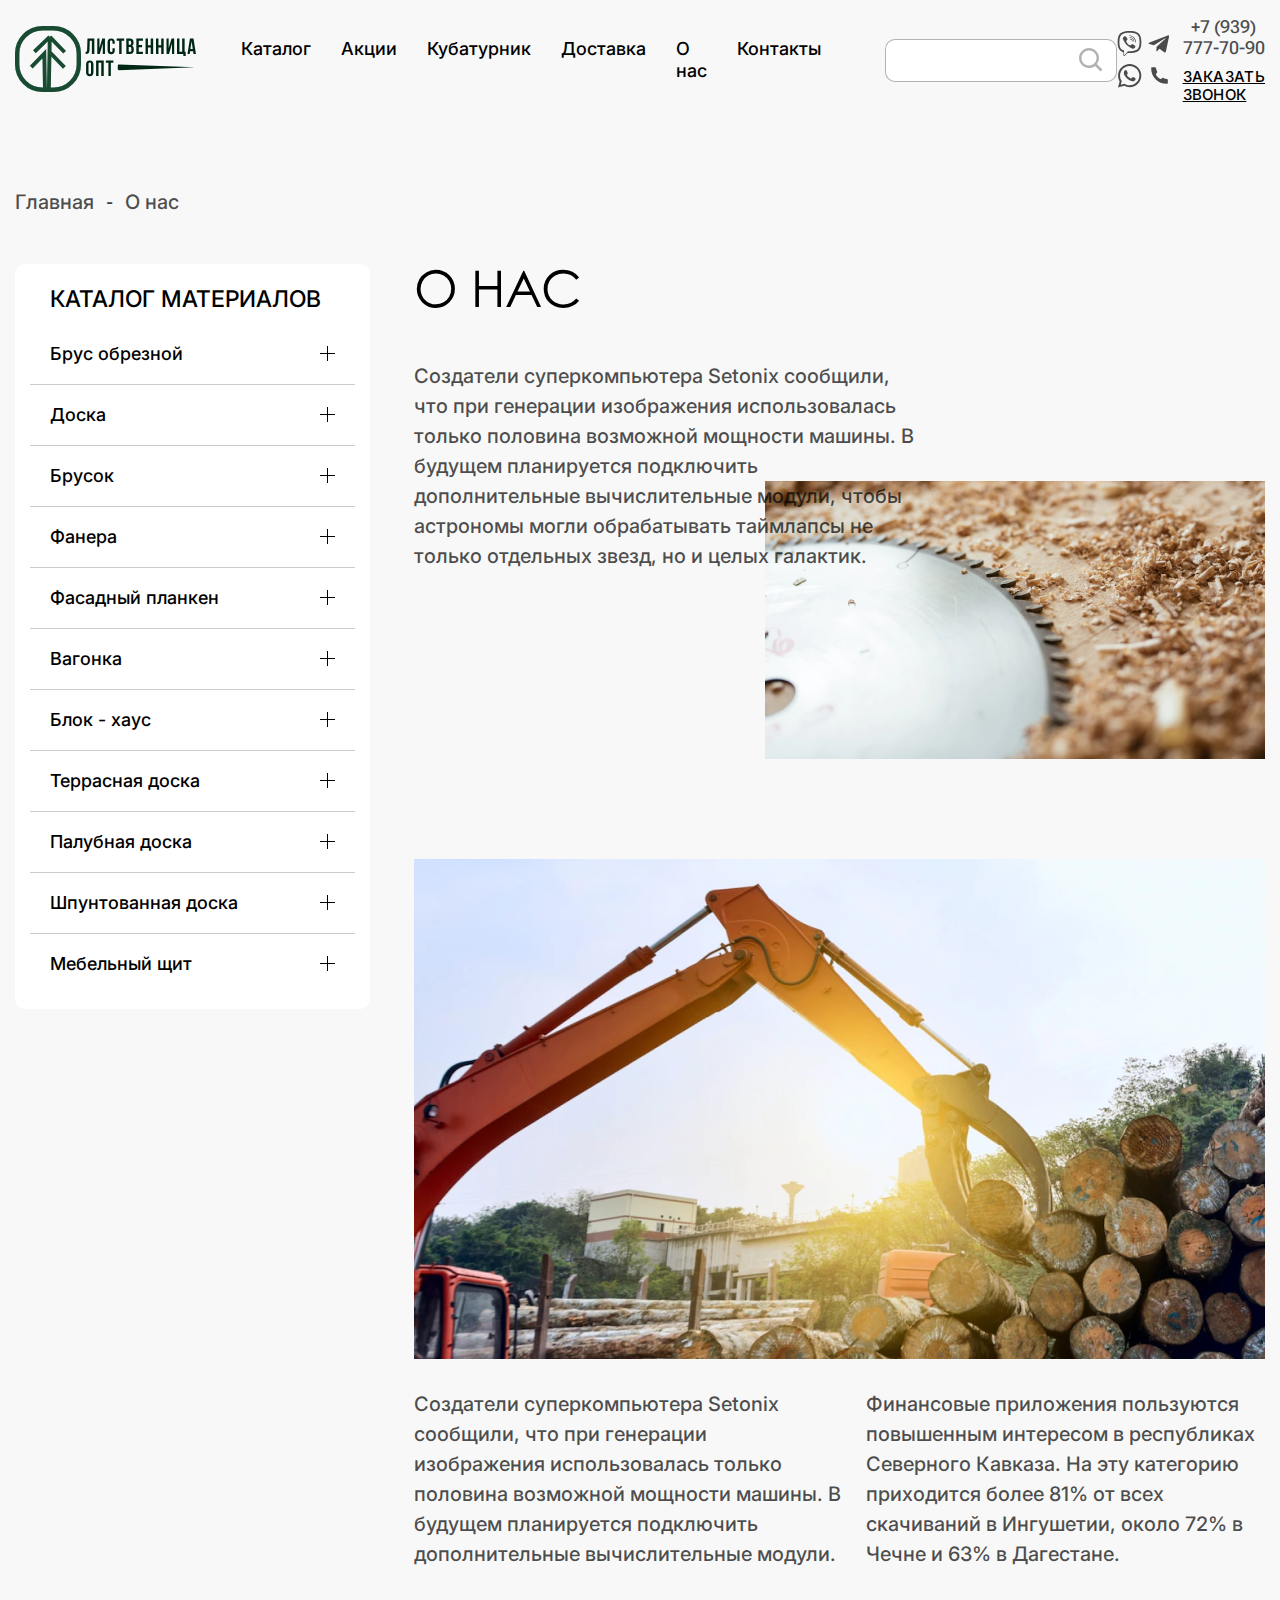
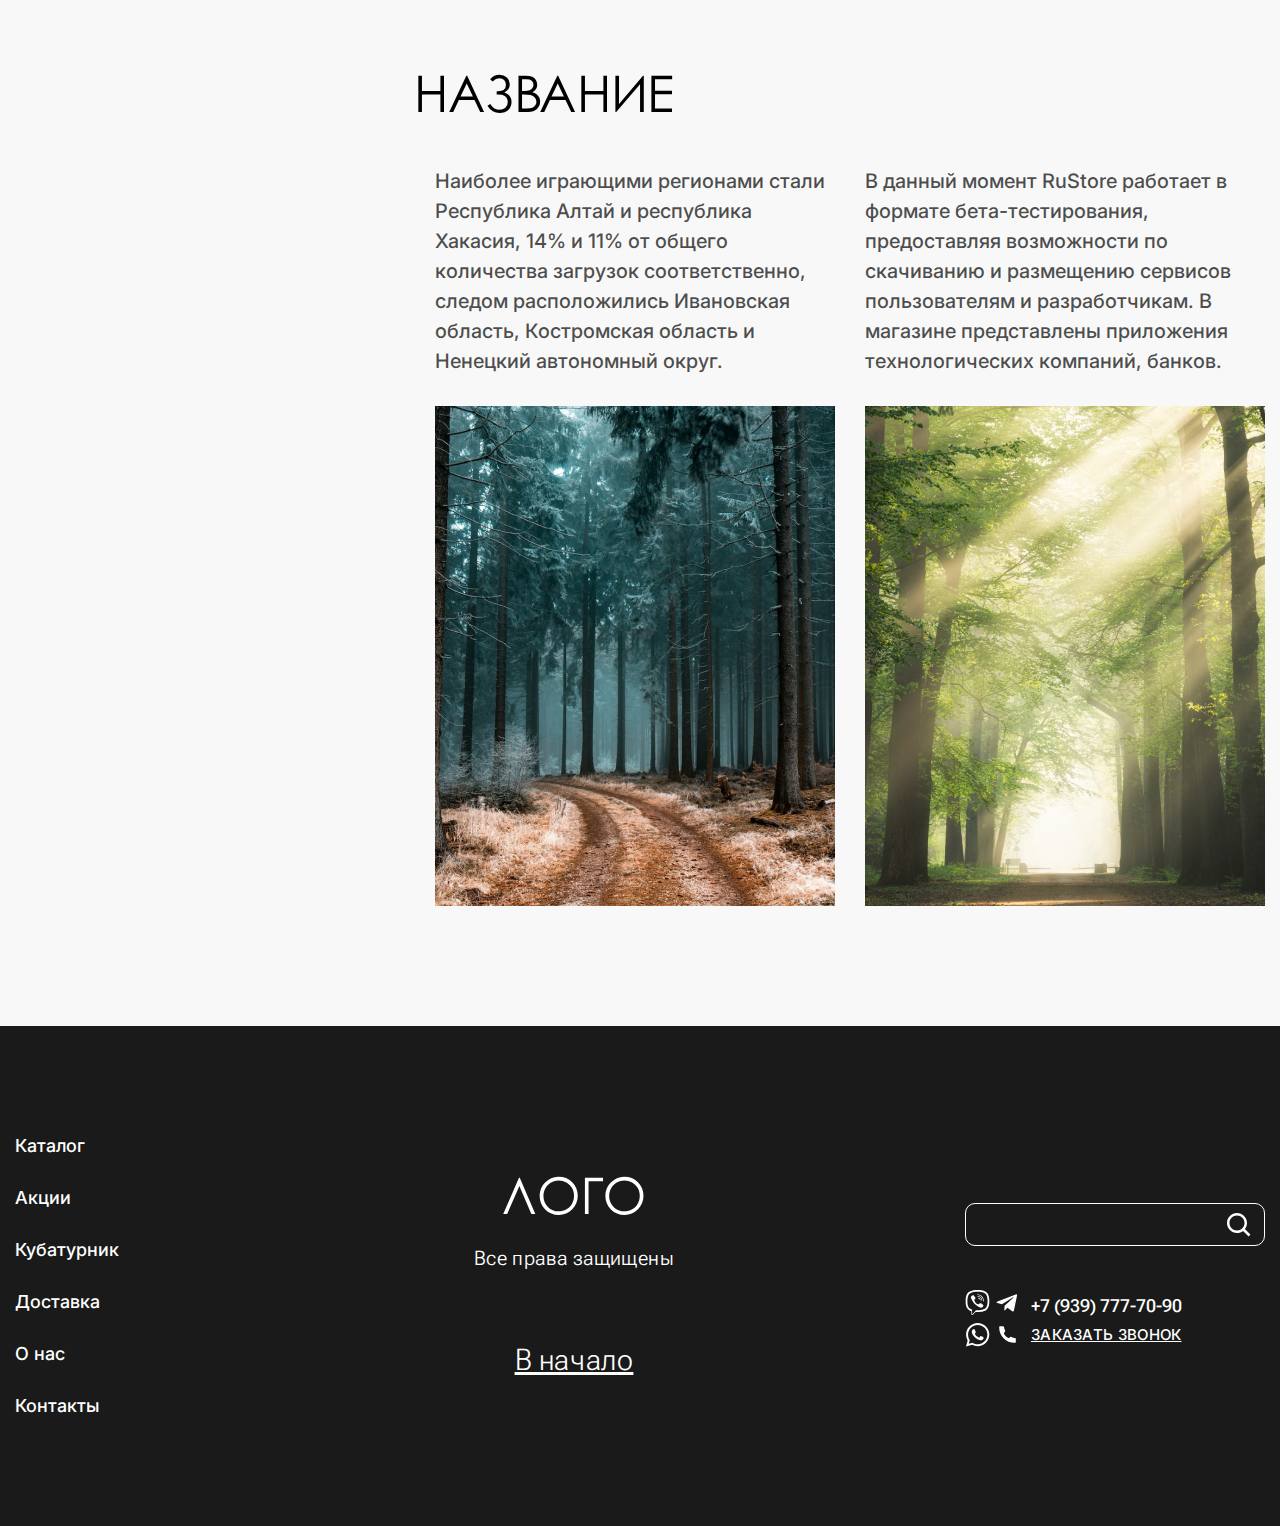
==== pages/about.html @ e20eaa26 "layout" ====
<!DOCTYPE html>
<html lang="en">
  <head>
    <meta charset="UTF-8" />
    <meta http-equiv="X-UA-Compatible" content="IE=edge" />
    <meta name="viewport" content="width=device-width, initial-scale=1.0" />
    <title>О нас</title>
    <link rel="stylesheet" href="../styles/style.css" />
  </head>
  <body>
    <header class="header catalog-header">
      <container class="header__container container">
        <a href="../index.html" class="header__logo">
          <div class="header__logo-img">
            <svg
              width="181"
              height="66"
              viewBox="0 0 181 66"
              fill="none"
              xmlns="http://www.w3.org/2000/svg"
            >
              <g clip-path="url(#clip0_1202_562)">
                <path
                  d="M33.7879 67.9207L34.5194 26.017M34.7833 10.8943L49.6421 26.281M34.7833 10.8943L34.5194 26.017M34.7833 10.8943L19.3967 25.7531M34.5194 26.017L49.3781 41.4037"
                  stroke="#205E40"
                  stroke-width="3.85"
                />
                <path
                  d="M33.7879 67.9207L34.5194 26.017M34.7833 10.8943L49.6421 26.281M34.7833 10.8943L34.5194 26.017M34.7833 10.8943L19.3967 25.7531M34.5194 26.017L49.3781 41.4037"
                  stroke="black"
                  stroke-opacity="0.2"
                  stroke-width="3.85"
                />
                <path
                  d="M30.0166 68.0263L29.313 27.7174L16.2914 41.2017"
                  stroke="#205E40"
                  stroke-width="3.85"
                />
                <path
                  d="M30.0166 68.0263L29.313 27.7174L16.2914 41.2017"
                  stroke="black"
                  stroke-opacity="0.2"
                  stroke-width="3.85"
                />
              </g>
              <rect
                x="2.2"
                y="2.2"
                width="61.6"
                height="61.6"
                rx="25.3"
                stroke="#205E40"
                stroke-width="4.4"
              />
              <rect
                x="2.2"
                y="2.2"
                width="61.6"
                height="61.6"
                rx="25.3"
                stroke="black"
                stroke-opacity="0.2"
                stroke-width="4.4"
              />
              <path
                d="M70.598 25.822C71.1847 25.822 71.566 25.734 71.742 25.558C71.962 25.3673 72.0794 24.9273 72.094 24.238L72.49 12.6H79.332V28H76.868V14.8H74.756L74.492 24.106C74.448 25.514 74.1547 26.5187 73.612 27.12C73.0694 27.7213 72.1894 28.022 70.972 28.022H70.598V25.822ZM84.7703 28H82.2843V12.6H84.4403V22.346L85.3203 18.958L87.3003 12.6H89.9623V28H87.7843V17.154L86.7943 20.938L84.7703 28ZM99.791 22.258V24.304C99.791 26.8853 98.5883 28.176 96.183 28.176C93.7777 28.176 92.575 26.8853 92.575 24.304V16.296C92.575 13.7147 93.7777 12.424 96.183 12.424C98.5883 12.424 99.791 13.7147 99.791 16.296V17.792H97.503V16.142C97.503 15.13 97.085 14.624 96.249 14.624C95.413 14.624 94.995 15.13 94.995 16.142V24.458C94.995 25.4553 95.413 25.954 96.249 25.954C97.085 25.954 97.503 25.4553 97.503 24.458V22.258H99.791ZM101.655 12.6H109.135V14.8H106.605V28H104.185V14.8H101.655V12.6ZM114.953 12.6C117.344 12.6 118.539 13.7807 118.539 16.142V16.692C118.539 18.276 118.018 19.31 116.977 19.794C118.18 20.2633 118.781 21.3633 118.781 23.094V24.348C118.781 26.7827 117.556 28 115.107 28H111.301V12.6H114.953ZM113.721 21.07V25.8H115.107C115.943 25.8 116.361 25.294 116.361 24.282V22.94C116.361 22.236 116.236 21.7447 115.987 21.466C115.752 21.202 115.356 21.07 114.799 21.07H113.721ZM113.721 14.8V18.87H114.667C115.635 18.87 116.119 18.3273 116.119 17.242V16.384C116.119 15.328 115.708 14.8 114.887 14.8H113.721ZM123.759 19.09H127.081V21.29H123.759V25.8H127.939V28H121.339V12.6H127.939V14.8H123.759V19.09ZM132.958 28H130.538V12.6H132.958V19.2H135.708V12.6H138.172V28H135.708V21.4H132.958V28ZM143.447 28H141.027V12.6H143.447V19.2H146.197V12.6H148.661V28H146.197V21.4H143.447V28ZM154.002 28H151.516V12.6H153.672V22.346L154.552 18.958L156.532 12.6H159.194V28H157.016V17.154L156.026 20.938L154.002 28ZM162.004 12.6H164.424V25.8H167.174V12.6H169.638V25.844H170.694V30.068H168.34V28H162.004V12.6ZM180.948 28H178.506L178.088 25.206H175.118L174.7 28H172.478L174.942 12.6H178.484L180.948 28ZM175.426 23.116H177.758L176.592 15.328L175.426 23.116ZM73.502 46.458C73.502 47.47 73.92 47.976 74.756 47.976C75.592 47.976 76.01 47.47 76.01 46.458V38.142C76.01 37.13 75.592 36.624 74.756 36.624C73.92 36.624 73.502 37.13 73.502 38.142V46.458ZM71.082 38.296C71.082 37.064 71.3974 36.1107 72.028 35.436C72.6587 34.7613 73.568 34.424 74.756 34.424C75.944 34.424 76.8534 34.7613 77.484 35.436C78.1147 36.1107 78.43 37.064 78.43 38.296V46.304C78.43 47.536 78.1147 48.4893 77.484 49.164C76.8534 49.8387 75.944 50.176 74.756 50.176C73.568 50.176 72.6587 49.8387 72.028 49.164C71.3974 48.4893 71.082 47.536 71.082 46.304V38.296ZM83.5227 50H81.1027V34.6H88.7367V50H86.2727V36.8H83.5227V50ZM90.8874 34.6H98.3674V36.8H95.8374V50H93.4174V36.8H90.8874V34.6Z"
                fill="#002714"
              />
              <path
                d="M179.891 41.36L103.92 44.1777C103.297 44.2008 102.779 43.7019 102.779 43.0784L102.779 39.6416C102.779 39.0181 103.297 38.5192 103.92 38.5423L179.891 41.36Z"
                fill="#002714"
              />
              <defs>
                <clipPath id="clip0_1202_562">
                  <rect width="66" height="66" rx="27.5" fill="white" />
                </clipPath>
              </defs>
            </svg>
          </div>
        </a>
        <nav class="nav header__nav">
          <a href="./catalog.html" class="nav__link">Каталог</a>
          <a href="./discounts.html" class="nav__link">Акции</a>
          <a href="#" class="nav__link">Кубатурник</a>
          <a href="./delivery.html" class="nav__link">Доставка</a>
          <a href="./about.html" class="nav__link">О нас</a>
          <a href="./contacts.html" class="nav__link">Контакты</a>
        </nav>
        <form class="header__form form">
          <fieldset class="form-field">
            <input type="text" class="form__input" />
            <span class="form__icon"
              ><svg
                width="24"
                height="24"
                viewBox="0 0 24 24"
                fill="none"
                xmlns="http://www.w3.org/2000/svg"
              >
                <path
                  d="M10 20C12.2187 19.9995 14.3735 19.2568 16.1213 17.89L21.6162 23.385L23.3838 21.6175L17.8888 16.1225C19.2563 14.3746 19.9995 12.2193 20 10C20 4.48625 15.5138 0 10 0C4.48625 0 0 4.48625 0 10C0 15.5138 4.48625 20 10 20ZM10 2.5C14.1362 2.5 17.5 5.86375 17.5 10C17.5 14.1362 14.1362 17.5 10 17.5C5.86375 17.5 2.5 14.1362 2.5 10C2.5 5.86375 5.86375 2.5 10 2.5Z"
                  fill="black"
                  fill-opacity="0.3"
                />
              </svg>
            </span>
          </fieldset>
        </form>
        <div class="header__socials socials">
          <div class="socials__row">
            <a href="#" class="socials__icon"
              ><svg
                width="25"
                height="25"
                viewBox="0 0 25 25"
                fill="none"
                xmlns="http://www.w3.org/2000/svg"
              >
                <g clip-path="url(#clip0_1202_554)">
                  <path
                    d="M11.8734 0.00412606C9.86719 0.0283448 5.55391 0.358032 3.14141 2.57131C1.34687 4.34944 0.720312 6.97835 0.646874 10.2291C0.585937 13.4682 0.512499 19.551 6.37578 21.2073V23.7299C6.37578 23.7299 6.33906 24.7393 7.00625 24.9463C7.82812 25.2065 8.29609 24.4299 9.07734 23.5955L10.5344 21.9479C14.5461 22.2815 17.6187 21.5127 17.9727 21.3987C18.7867 21.1385 23.3719 20.5526 24.1211 14.469C24.8898 8.18616 23.7469 4.22756 21.6836 2.43694H21.6711C21.0484 1.8635 18.5461 0.0400636 12.9555 0.0197511C12.9555 0.0197511 12.5406 -0.00837394 11.8734 0.00334481V0.00412606ZM11.9422 1.77053C12.5117 1.76663 12.8578 1.79084 12.8578 1.79084C17.5898 1.80334 19.8484 3.22756 20.3812 3.70725C22.1187 5.19631 23.0141 8.76506 22.3586 14.0104C21.7359 19.0963 18.0172 19.4182 17.3289 19.6377C17.0359 19.7315 14.3297 20.3987 10.9203 20.1791C10.9203 20.1791 8.38125 23.2432 7.5875 24.0323C7.46172 24.1705 7.31484 24.2112 7.22109 24.1908C7.08672 24.158 7.04609 23.9916 7.05391 23.7635L7.07812 19.5768C2.10547 18.2018 2.39844 13.0135 2.45156 10.3033C2.5125 7.59319 3.02109 5.376 4.53516 3.87444C6.57344 2.03147 10.2359 1.78303 11.9406 1.77053H11.9422ZM12.3172 4.47991C12.2763 4.4795 12.2357 4.48719 12.1977 4.50254C12.1598 4.51789 12.1252 4.5406 12.0961 4.56936C12.067 4.59812 12.0439 4.63236 12.028 4.6701C12.0122 4.70785 12.004 4.74835 12.0039 4.78928C12.0039 4.96428 12.1461 5.10256 12.3172 5.10256C13.0918 5.08783 13.8617 5.2266 14.5824 5.51087C15.3031 5.79513 15.9604 6.21927 16.5164 6.75881C17.6516 7.86116 18.2047 9.34241 18.2258 11.2791C18.2258 11.4502 18.3641 11.5924 18.5391 11.5924V11.5799C18.6215 11.5801 18.7008 11.5477 18.7594 11.4898C18.8181 11.4318 18.8515 11.353 18.8523 11.2705C18.8903 10.3589 18.7424 9.44914 18.4178 8.59644C18.0932 7.74375 17.5986 6.96597 16.9641 6.31038C15.7273 5.10178 14.1602 4.47913 12.3172 4.47913V4.47991ZM8.19922 5.19631C7.97808 5.164 7.75255 5.20839 7.56016 5.32209H7.54375C7.09708 5.58392 6.6947 5.91485 6.35156 6.30256C6.06641 6.63225 5.91172 6.96584 5.87109 7.28694C5.84687 7.47834 5.86328 7.66975 5.92031 7.85256L5.94062 7.86506C6.26172 8.80881 6.68125 9.71663 7.19375 10.5713C7.85392 11.7721 8.66637 12.8825 9.61094 13.8752L9.63906 13.9158L9.68359 13.9487L9.71172 13.9815L9.74453 14.0096C10.7408 14.9569 11.854 15.7732 13.057 16.4385C14.432 17.1869 15.2664 17.5408 15.7672 17.6877V17.6955C15.9141 17.7401 16.0477 17.7604 16.182 17.7604C16.6088 17.7291 17.0128 17.5558 17.3297 17.2682C17.7156 16.925 18.0429 16.5209 18.2984 16.0721V16.0643C18.5383 15.6127 18.457 15.1854 18.1109 14.8963C17.4178 14.2905 16.6683 13.7523 15.8727 13.2893C15.3398 13.0002 14.7984 13.1752 14.5789 13.4682L14.1109 14.058C13.8711 14.351 13.4352 14.3104 13.4352 14.3104L13.4227 14.3182C10.1719 13.4877 9.30469 10.1963 9.30469 10.1963C9.30469 10.1963 9.26406 9.74866 9.56484 9.52053L10.1508 9.04866C10.4312 8.82053 10.6266 8.27991 10.3258 7.74631C9.86594 6.94956 9.32899 6.19987 8.72266 5.50803C8.5901 5.34493 8.40414 5.23396 8.19766 5.19475L8.19922 5.19631ZM12.8578 6.12444C12.443 6.12444 12.443 6.751 12.8617 6.751C13.3776 6.75937 13.8867 6.86931 14.36 7.07454C14.8334 7.27978 15.2616 7.57627 15.6203 7.94709C15.9475 8.30804 16.199 8.73099 16.3597 9.19088C16.5205 9.65077 16.5873 10.1382 16.5562 10.6244C16.5577 10.7067 16.5913 10.7852 16.6498 10.843C16.7084 10.9008 16.7872 10.9334 16.8695 10.9338L16.882 10.9502C16.9649 10.9496 17.0443 10.9164 17.1029 10.8578C17.1615 10.7992 17.1947 10.7198 17.1953 10.6369C17.2234 9.39553 16.8375 8.35413 16.0805 7.51975C15.3195 6.68538 14.2578 6.21741 12.9023 6.12444H12.8578ZM13.3711 7.80881C12.9437 7.79631 12.9273 8.43538 13.3508 8.44788C14.3805 8.501 14.8805 9.02131 14.9461 10.0916C14.9475 10.1729 14.9807 10.2503 15.0385 10.3074C15.0963 10.3645 15.1742 10.3967 15.2555 10.3971H15.268C15.3097 10.3953 15.3507 10.3852 15.3886 10.3674C15.4264 10.3496 15.4603 10.3244 15.4883 10.2934C15.5163 10.2623 15.5378 10.226 15.5517 10.1865C15.5655 10.1471 15.5713 10.1052 15.5687 10.0635C15.4953 8.66819 14.7344 7.88225 13.3836 7.8096H13.3711V7.80881Z"
                    fill="black"
                    fill-opacity="0.7"
                  />
                </g>
                <defs>
                  <clipPath id="clip0_1202_554">
                    <rect width="25" height="25" fill="white" />
                  </clipPath>
                </defs>
              </svg>
            </a>
            <a href="#" class="socials__icon"
              ><svg
                width="25"
                height="25"
                viewBox="0 0 25 25"
                fill="none"
                xmlns="http://www.w3.org/2000/svg"
              >
                <path
                  d="M22.0097 5.85764L18.9152 20.4511C18.6816 21.4809 18.0729 21.7373 17.2079 21.2524L12.4926 17.7778L10.2177 19.9663C9.96575 20.2182 9.75554 20.4284 9.26995 20.4284L9.60906 15.6267L18.3476 7.73044C18.7277 7.39206 18.2648 7.20383 17.7573 7.54294L6.95403 14.3457L2.30315 12.8896C1.29168 12.5739 1.27337 11.8781 2.51409 11.3926L20.7053 4.38401C21.5475 4.06833 22.2844 4.57151 22.0097 5.85837V5.85764Z"
                  fill="black"
                  fill-opacity="0.7"
                />
              </svg>
            </a>
          </div>
          <div class="socials__row">
            <a href="#" class="socials__icon"
              ><svg
                width="25"
                height="25"
                viewBox="0 0 25 25"
                fill="none"
                xmlns="http://www.w3.org/2000/svg"
              >
                <path
                  d="M20.9233 4.4073C19.8488 3.32284 18.5692 2.46308 17.1591 1.87811C15.749 1.29314 14.2366 0.994662 12.71 1.00007C6.31299 1.00007 1.09961 6.21199 1.09375 12.6104C1.09375 14.6597 1.62988 16.6534 2.64209 18.4185L1 24.4376L7.1582 22.8233C8.86182 23.7504 10.7704 24.2364 12.71 24.2369H12.7158C19.1143 24.2369 24.3262 19.025 24.332 12.6207C24.3335 11.0944 24.0329 9.58287 23.4477 8.17323C22.8624 6.7636 22.004 5.48371 20.9219 4.4073H20.9233ZM12.71 22.2711C10.98 22.2717 9.28179 21.8061 7.79395 20.9234L7.44238 20.7125L3.78906 21.6705L4.76465 18.1065L4.53613 17.7388C3.56905 16.2012 3.05759 14.421 3.06104 12.6046C3.06104 7.29304 7.39258 2.96003 12.7158 2.96003C13.984 2.95776 15.2401 3.20653 16.4117 3.692C17.5832 4.17748 18.6471 4.89005 19.542 5.78865C20.44 6.68374 21.1519 7.74777 21.6366 8.91936C22.1213 10.0909 22.3693 11.3469 22.3662 12.6148C22.3604 17.9454 18.0288 22.2711 12.71 22.2711ZM18.0054 15.0435C17.7168 14.8985 16.2915 14.1968 16.0234 14.0972C15.7568 14.002 15.562 13.9522 15.3716 14.2423C15.1768 14.5308 14.6201 15.1885 14.4531 15.3775C14.2861 15.5723 14.1133 15.5943 13.8232 15.4508C13.5347 15.3043 12.5986 14.9996 11.4912 14.0079C10.627 13.2388 10.0483 12.2867 9.87549 11.9981C9.7085 11.7081 9.85938 11.5528 10.0044 11.4078C10.1318 11.2789 10.293 11.0679 10.438 10.901C10.5845 10.734 10.6328 10.6109 10.728 10.4176C10.8232 10.2213 10.7778 10.0543 10.7061 9.90925C10.6328 9.76423 10.0542 8.33308 9.80957 7.75593C9.5752 7.18611 9.33643 7.26521 9.15771 7.25788C8.99072 7.24763 8.7959 7.24763 8.60107 7.24763C8.45395 7.25129 8.30917 7.28532 8.17582 7.34758C8.04247 7.40984 7.92343 7.499 7.82617 7.60945C7.55957 7.89949 6.81396 8.60115 6.81396 10.0323C6.81396 11.4635 7.854 12.8389 8.00049 13.0338C8.14404 13.2286 10.0425 16.1568 12.9561 17.4166C13.6445 17.7169 14.1865 17.8941 14.6099 18.0289C15.3057 18.2515 15.9341 18.2178 16.4351 18.1461C16.9917 18.0611 18.1504 17.4429 18.395 16.7647C18.6353 16.085 18.6353 15.505 18.562 15.3834C18.4902 15.2603 18.2954 15.1885 18.0054 15.0435Z"
                  fill="black"
                  fill-opacity="0.7"
                />
              </svg>
            </a>
            <a href="#" class="socials__icon"
              ><svg
                width="25"
                height="25"
                viewBox="0 0 25 25"
                fill="none"
                xmlns="http://www.w3.org/2000/svg"
              >
                <path
                  d="M19.7889 20.8337C10.9024 20.8462 4.15763 14.0212 4.167 5.21178C4.167 4.63574 4.63367 4.16699 5.20867 4.16699H7.95867C8.47429 4.16699 8.91284 4.54616 8.98888 5.05658C9.17023 6.28059 9.52629 7.47225 10.0462 8.59512L10.1535 8.82637C10.2255 8.98198 10.241 9.15787 10.1973 9.32369C10.1536 9.48952 10.0533 9.63488 9.91388 9.7347C9.06179 10.343 8.73679 11.567 9.40034 12.5212C10.2357 13.7225 11.2784 14.7656 12.4795 15.6014C13.4347 16.2639 14.6587 15.9389 15.266 15.0878C15.3657 14.948 15.5112 14.8473 15.6772 14.8034C15.8433 14.7595 16.0195 14.775 16.1753 14.8472L16.4055 14.9534C17.5285 15.4743 18.7201 15.8305 19.9441 16.0118C20.4545 16.0878 20.8337 16.5264 20.8337 17.043V19.792C20.8337 19.9289 20.8067 20.0644 20.7543 20.1909C20.7019 20.3173 20.625 20.4322 20.5282 20.5289C20.4314 20.6257 20.3164 20.7024 20.1899 20.7547C20.0634 20.807 19.9278 20.8338 19.791 20.8337H19.7889Z"
                  fill="black"
                  fill-opacity="0.7"
                />
              </svg>
            </a>
          </div>
        </div>
        <div class="header__tel-box tel-box">
          <a href="tel:+79397777090" class="header__tel-box-num tel-box__num"
            >+7 (939) 777-70-90</a
          >
          <a href="#" class="header__tel-box-text tel-box__text"
            >Заказать звонок</a
          >
        </div>
      </container>
    </header>
    <main>
      <div class="container">
        <div class="crumbs discounts__crumbs">
          <a href="#" class="crumbs__link">Главная</a>
          <span>-</span>
          <a href="#" class="crumbs__link">О нас</a>
        </div>
      </div>
      <section class="aboutp">
        <div class="container aboutp__container">
          <div class="catalog-menu aboutp__catalog-menu">
            <h4 class="catalog-menu__heading">Каталог материалов</h4>
            <div class="catalog-menu__list">
              <div class="catalog-menu__item">
                <a href="#" class="catalog-menu__link">Брус обрезной</a>
                <a class="catalog-menu__icon">
                  <svg
                    width="15"
                    height="15"
                    viewBox="0 0 15 15"
                    fill="none"
                    xmlns="http://www.w3.org/2000/svg"
                  >
                    <path d="M7.5 0V15M15 7.5L0 7.5" stroke="black" />
                  </svg>
                </a>
              </div>
              <div class="catalog-menu__item">
                <a href="#" class="catalog-menu__link">Доска</a>
                <a class="catalog-menu__icon">
                  <svg
                    width="15"
                    height="15"
                    viewBox="0 0 15 15"
                    fill="none"
                    xmlns="http://www.w3.org/2000/svg"
                  >
                    <path d="M7.5 0V15M15 7.5L0 7.5" stroke="black" />
                  </svg>
                </a>
              </div>
              <div class="catalog-menu__item">
                <a href="#" class="catalog-menu__link">Брусок</a>
                <a class="catalog-menu__icon">
                  <svg
                    width="15"
                    height="15"
                    viewBox="0 0 15 15"
                    fill="none"
                    xmlns="http://www.w3.org/2000/svg"
                  >
                    <path d="M7.5 0V15M15 7.5L0 7.5" stroke="black" />
                  </svg>
                </a>
              </div>
              <div class="catalog-menu__item">
                <a href="#" class="catalog-menu__link">Фанера</a>
                <a class="catalog-menu__icon">
                  <svg
                    width="15"
                    height="15"
                    viewBox="0 0 15 15"
                    fill="none"
                    xmlns="http://www.w3.org/2000/svg"
                  >
                    <path d="M7.5 0V15M15 7.5L0 7.5" stroke="black" />
                  </svg>
                </a>
              </div>
              <div class="catalog-menu__item">
                <a href="#" class="catalog-menu__link">Фасадный планкен</a>
                <a class="catalog-menu__icon">
                  <svg
                    width="15"
                    height="15"
                    viewBox="0 0 15 15"
                    fill="none"
                    xmlns="http://www.w3.org/2000/svg"
                  >
                    <path d="M7.5 0V15M15 7.5L0 7.5" stroke="black" />
                  </svg>
                </a>
              </div>
              <div class="catalog-menu__item">
                <a href="#" class="catalog-menu__link">Вагонка</a>
                <a class="catalog-menu__icon">
                  <svg
                    width="15"
                    height="15"
                    viewBox="0 0 15 15"
                    fill="none"
                    xmlns="http://www.w3.org/2000/svg"
                  >
                    <path d="M7.5 0V15M15 7.5L0 7.5" stroke="black" />
                  </svg>
                </a>
              </div>
              <div class="catalog-menu__item">
                <a href="#" class="catalog-menu__link">Блок - хаус</a>
                <a class="catalog-menu__icon">
                  <svg
                    width="15"
                    height="15"
                    viewBox="0 0 15 15"
                    fill="none"
                    xmlns="http://www.w3.org/2000/svg"
                  >
                    <path d="M7.5 0V15M15 7.5L0 7.5" stroke="black" />
                  </svg>
                </a>
              </div>
              <div class="catalog-menu__item">
                <a href="#" class="catalog-menu__link">Террасная доска</a>
                <a class="catalog-menu__icon">
                  <svg
                    width="15"
                    height="15"
                    viewBox="0 0 15 15"
                    fill="none"
                    xmlns="http://www.w3.org/2000/svg"
                  >
                    <path d="M7.5 0V15M15 7.5L0 7.5" stroke="black" />
                  </svg>
                </a>
              </div>
              <div class="catalog-menu__item">
                <a href="#" class="catalog-menu__link">Палубная доска</a>
                <a class="catalog-menu__icon">
                  <svg
                    width="15"
                    height="15"
                    viewBox="0 0 15 15"
                    fill="none"
                    xmlns="http://www.w3.org/2000/svg"
                  >
                    <path d="M7.5 0V15M15 7.5L0 7.5" stroke="black" />
                  </svg>
                </a>
              </div>
              <div class="catalog-menu__item">
                <a href="#" class="catalog-menu__link">Шпунтованная доска</a>
                <a class="catalog-menu__icon">
                  <svg
                    width="15"
                    height="15"
                    viewBox="0 0 15 15"
                    fill="none"
                    xmlns="http://www.w3.org/2000/svg"
                  >
                    <path d="M7.5 0V15M15 7.5L0 7.5" stroke="black" />
                  </svg>
                </a>
              </div>
              <div class="catalog-menu__item">
                <a href="#" class="catalog-menu__link">Мебельный щит</a>
                <a class="catalog-menu__icon">
                  <svg
                    width="15"
                    height="15"
                    viewBox="0 0 15 15"
                    fill="none"
                    xmlns="http://www.w3.org/2000/svg"
                  >
                    <path d="M7.5 0V15M15 7.5L0 7.5" stroke="black" />
                  </svg>
                </a>
              </div>
            </div>
          </div>
          <div class="aboutp-content">
            <h2 class="heading aboutp-content__heading">о нас</h2>
            <div class="aboutp-content__top">
              <p class="aboutp-content__top-text">
                Создатели суперкомпьютера Setonix сообщили, что при генерации
                изображения использовалась только половина возможной мощности
                машины. В будущем планируется подключить дополнительные
                вычислительные модули, чтобы астрономы могли обрабатывать
                таймлапсы не только отдельных звезд, но и целых галактик.
              </p>
            </div>
            <div class="aboutp-content-bottom">
              <div class="aboutp-content-bottom-img"></div>
              <div class="aboutp-content-bottom-text">
                <p class="aboutp-content-bottom-desc">
                  Создатели суперкомпьютера Setonix сообщили, что при генерации
                  изображения использовалась только половина возможной мощности
                  машины. В будущем планируется подключить дополнительные
                  вычислительные модули.
                </p>
                <p class="aboutp-content-bottom-desc">
                  Финансовые приложения пользуются повышенным интересом в
                  республиках Северного Кавказа. На эту категорию приходится
                  более 81% от всех скачиваний в Ингушетии, около 72% в Чечне и
                  63% в Дагестане.
                </p>
              </div>
            </div>
            <section class="other">
              <h2 class="heading other__heading">Название</h2>

              <div class="other-list">
                <div class="other-list__item">
                  <p class="other-list__item-text">
                    Наиболее играющими регионами стали Республика Алтай и
                    республика Хакасия, 14% и 11% от общего количества загрузок
                    соответственно, следом расположились Ивановская область,
                    Костромская область и Ненецкий автономный округ.
                  </p>
                  <div
                    class="other-list__item-image other-list__item-image-1"
                  ></div>
                </div>
                <div class="other-list__item">
                  <p class="other-list__item-text">
                    В данный момент RuStore работает в формате
                    бета-тестирования, предоставляя возможности по скачиванию и
                    размещению сервисов пользователям и разработчикам. В
                    магазине представлены приложения технологических компаний,
                    банков.
                  </p>
                  <div
                    class="other-list__item-image other-list__item-image-2"
                  ></div>
                </div>
              </div>
            </section>
          </div>
        </div>
      </section>
    </main>
    <footer class="footer">
      <div class="container footer__container">
        <nav class="nav footer__nav">
          <a href="#" class="nav__link nav__link--white">Каталог</a>
          <a href="#" class="nav__link nav__link--white">Акции</a>
          <a href="#" class="nav__link nav__link--white">Кубатурник</a>
          <a href="#" class="nav__link nav__link--white">Доставка</a>
          <a href="#" class="nav__link nav__link--white">О нас</a>
          <a href="#" class="nav__link nav__link--white">Контакты</a>
        </nav>
        <div class="footer__md-col">
          <a href="#" class="footer__logo"
            ><svg
              width="141"
              height="39"
              viewBox="0 0 141 39"
              fill="none"
              xmlns="http://www.w3.org/2000/svg"
            >
              <path
                d="M32.3135 38.0225H28.3584L16.3711 10.0684L4.16406 38.0225H0.233398L16.0049 1.84082H16.7617L32.3135 38.0225ZM55.5068 0.839844C60.9756 0.839844 65.5492 2.6709 69.2275 6.33301C72.9222 9.99512 74.7695 14.5036 74.7695 19.8584C74.7695 25.1481 72.9303 29.6403 69.252 33.335C65.5736 37.0296 61.0895 38.877 55.7998 38.877C50.4287 38.877 45.8958 37.0459 42.2012 33.3838C38.5065 29.7054 36.6592 25.2539 36.6592 20.0293C36.6592 16.5625 37.4974 13.3398 39.1738 10.3613C40.8503 7.38281 43.1452 5.05534 46.0586 3.37891C48.972 1.6862 52.1214 0.839844 55.5068 0.839844ZM55.6533 4.4043C52.984 4.4043 50.445 5.10417 48.0361 6.50391C45.6436 7.88737 43.7799 9.76725 42.4453 12.1436C41.1107 14.5036 40.4434 17.1322 40.4434 20.0293C40.4434 24.3262 41.9245 27.9557 44.8867 30.918C47.8652 33.8802 51.4541 35.3613 55.6533 35.3613C58.4528 35.3613 61.0488 34.6777 63.4414 33.3105C65.834 31.9434 67.6976 30.0879 69.0322 27.7441C70.3669 25.3841 71.0342 22.7555 71.0342 19.8584C71.0342 16.9938 70.3669 14.3978 69.0322 12.0703C67.6976 9.74284 65.8177 7.88737 63.3926 6.50391C60.9674 5.10417 58.3877 4.4043 55.6533 4.4043ZM85.5361 37.9736H81.9229V1.76758H100.062V5.33203H85.5361V37.9736ZM121.229 0.839844C126.698 0.839844 131.272 2.6709 134.95 6.33301C138.645 9.99512 140.492 14.5036 140.492 19.8584C140.492 25.1481 138.653 29.6403 134.975 33.335C131.296 37.0296 126.812 38.877 121.522 38.877C116.151 38.877 111.618 37.0459 107.924 33.3838C104.229 29.7054 102.382 25.2539 102.382 20.0293C102.382 16.5625 103.22 13.3398 104.896 10.3613C106.573 7.38281 108.868 5.05534 111.781 3.37891C114.695 1.6862 117.844 0.839844 121.229 0.839844ZM121.376 4.4043C118.707 4.4043 116.168 5.10417 113.759 6.50391C111.366 7.88737 109.503 9.76725 108.168 12.1436C106.833 14.5036 106.166 17.1322 106.166 20.0293C106.166 24.3262 107.647 27.9557 110.609 30.918C113.588 33.8802 117.177 35.3613 121.376 35.3613C124.175 35.3613 126.771 34.6777 129.164 33.3105C131.557 31.9434 133.42 30.0879 134.755 27.7441C136.09 25.3841 136.757 22.7555 136.757 19.8584C136.757 16.9938 136.09 14.3978 134.755 12.0703C133.42 9.74284 131.54 7.88737 129.115 6.50391C126.69 5.10417 124.11 4.4043 121.376 4.4043Z"
                fill="white"
              />
            </svg>
          </a>
          <p class="footer__md-col-text">Все права защищены</p>
          <a href="#" class="footer__md-col-link">В начало</a>
        </div>
        <div class="footer__last-col">
          <form class="footer__form form">
            <fieldset class="form-field">
              <input type="text" class="form__input form__input--dark-bg" />
              <span class="form__icon footer__form-icon"
                ><svg
                  width="24"
                  height="24"
                  viewBox="0 0 24 24"
                  fill="none"
                  xmlns="http://www.w3.org/2000/svg"
                >
                  <path
                    d="M10 20C12.2187 19.9995 14.3735 19.2568 16.1213 17.89L21.6162 23.385L23.3838 21.6175L17.8888 16.1225C19.2563 14.3746 19.9995 12.2193 20 10C20 4.48625 15.5138 0 10 0C4.48625 0 0 4.48625 0 10C0 15.5138 4.48625 20 10 20ZM10 2.5C14.1362 2.5 17.5 5.86375 17.5 10C17.5 14.1362 14.1362 17.5 10 17.5C5.86375 17.5 2.5 14.1362 2.5 10C2.5 5.86375 5.86375 2.5 10 2.5Z"
                    fill="black"
                    fill-opacity="0.3"
                  />
                </svg>
              </span>
            </fieldset>
          </form>
          <div class="footer__contacts">
            <div class="footer__socials socials">
              <div class="socials__row">
                <a href="#" class="socials__icon footer__social-icon"
                  ><svg
                    width="25"
                    height="25"
                    viewBox="0 0 25 25"
                    fill="none"
                    xmlns="http://www.w3.org/2000/svg"
                  >
                    <g clip-path="url(#clip0_1202_554)">
                      <path
                        d="M11.8734 0.00412606C9.86719 0.0283448 5.55391 0.358032 3.14141 2.57131C1.34687 4.34944 0.720312 6.97835 0.646874 10.2291C0.585937 13.4682 0.512499 19.551 6.37578 21.2073V23.7299C6.37578 23.7299 6.33906 24.7393 7.00625 24.9463C7.82812 25.2065 8.29609 24.4299 9.07734 23.5955L10.5344 21.9479C14.5461 22.2815 17.6187 21.5127 17.9727 21.3987C18.7867 21.1385 23.3719 20.5526 24.1211 14.469C24.8898 8.18616 23.7469 4.22756 21.6836 2.43694H21.6711C21.0484 1.8635 18.5461 0.0400636 12.9555 0.0197511C12.9555 0.0197511 12.5406 -0.00837394 11.8734 0.00334481V0.00412606ZM11.9422 1.77053C12.5117 1.76663 12.8578 1.79084 12.8578 1.79084C17.5898 1.80334 19.8484 3.22756 20.3812 3.70725C22.1187 5.19631 23.0141 8.76506 22.3586 14.0104C21.7359 19.0963 18.0172 19.4182 17.3289 19.6377C17.0359 19.7315 14.3297 20.3987 10.9203 20.1791C10.9203 20.1791 8.38125 23.2432 7.5875 24.0323C7.46172 24.1705 7.31484 24.2112 7.22109 24.1908C7.08672 24.158 7.04609 23.9916 7.05391 23.7635L7.07812 19.5768C2.10547 18.2018 2.39844 13.0135 2.45156 10.3033C2.5125 7.59319 3.02109 5.376 4.53516 3.87444C6.57344 2.03147 10.2359 1.78303 11.9406 1.77053H11.9422ZM12.3172 4.47991C12.2763 4.4795 12.2357 4.48719 12.1977 4.50254C12.1598 4.51789 12.1252 4.5406 12.0961 4.56936C12.067 4.59812 12.0439 4.63236 12.028 4.6701C12.0122 4.70785 12.004 4.74835 12.0039 4.78928C12.0039 4.96428 12.1461 5.10256 12.3172 5.10256C13.0918 5.08783 13.8617 5.2266 14.5824 5.51087C15.3031 5.79513 15.9604 6.21927 16.5164 6.75881C17.6516 7.86116 18.2047 9.34241 18.2258 11.2791C18.2258 11.4502 18.3641 11.5924 18.5391 11.5924V11.5799C18.6215 11.5801 18.7008 11.5477 18.7594 11.4898C18.8181 11.4318 18.8515 11.353 18.8523 11.2705C18.8903 10.3589 18.7424 9.44914 18.4178 8.59644C18.0932 7.74375 17.5986 6.96597 16.9641 6.31038C15.7273 5.10178 14.1602 4.47913 12.3172 4.47913V4.47991ZM8.19922 5.19631C7.97808 5.164 7.75255 5.20839 7.56016 5.32209H7.54375C7.09708 5.58392 6.6947 5.91485 6.35156 6.30256C6.06641 6.63225 5.91172 6.96584 5.87109 7.28694C5.84687 7.47834 5.86328 7.66975 5.92031 7.85256L5.94062 7.86506C6.26172 8.80881 6.68125 9.71663 7.19375 10.5713C7.85392 11.7721 8.66637 12.8825 9.61094 13.8752L9.63906 13.9158L9.68359 13.9487L9.71172 13.9815L9.74453 14.0096C10.7408 14.9569 11.854 15.7732 13.057 16.4385C14.432 17.1869 15.2664 17.5408 15.7672 17.6877V17.6955C15.9141 17.7401 16.0477 17.7604 16.182 17.7604C16.6088 17.7291 17.0128 17.5558 17.3297 17.2682C17.7156 16.925 18.0429 16.5209 18.2984 16.0721V16.0643C18.5383 15.6127 18.457 15.1854 18.1109 14.8963C17.4178 14.2905 16.6683 13.7523 15.8727 13.2893C15.3398 13.0002 14.7984 13.1752 14.5789 13.4682L14.1109 14.058C13.8711 14.351 13.4352 14.3104 13.4352 14.3104L13.4227 14.3182C10.1719 13.4877 9.30469 10.1963 9.30469 10.1963C9.30469 10.1963 9.26406 9.74866 9.56484 9.52053L10.1508 9.04866C10.4312 8.82053 10.6266 8.27991 10.3258 7.74631C9.86594 6.94956 9.32899 6.19987 8.72266 5.50803C8.5901 5.34493 8.40414 5.23396 8.19766 5.19475L8.19922 5.19631ZM12.8578 6.12444C12.443 6.12444 12.443 6.751 12.8617 6.751C13.3776 6.75937 13.8867 6.86931 14.36 7.07454C14.8334 7.27978 15.2616 7.57627 15.6203 7.94709C15.9475 8.30804 16.199 8.73099 16.3597 9.19088C16.5205 9.65077 16.5873 10.1382 16.5562 10.6244C16.5577 10.7067 16.5913 10.7852 16.6498 10.843C16.7084 10.9008 16.7872 10.9334 16.8695 10.9338L16.882 10.9502C16.9649 10.9496 17.0443 10.9164 17.1029 10.8578C17.1615 10.7992 17.1947 10.7198 17.1953 10.6369C17.2234 9.39553 16.8375 8.35413 16.0805 7.51975C15.3195 6.68538 14.2578 6.21741 12.9023 6.12444H12.8578ZM13.3711 7.80881C12.9437 7.79631 12.9273 8.43538 13.3508 8.44788C14.3805 8.501 14.8805 9.02131 14.9461 10.0916C14.9475 10.1729 14.9807 10.2503 15.0385 10.3074C15.0963 10.3645 15.1742 10.3967 15.2555 10.3971H15.268C15.3097 10.3953 15.3507 10.3852 15.3886 10.3674C15.4264 10.3496 15.4603 10.3244 15.4883 10.2934C15.5163 10.2623 15.5378 10.226 15.5517 10.1865C15.5655 10.1471 15.5713 10.1052 15.5687 10.0635C15.4953 8.66819 14.7344 7.88225 13.3836 7.8096H13.3711V7.80881Z"
                        fill="black"
                        fill-opacity="0.7"
                      />
                    </g>
                    <defs>
                      <clipPath id="clip0_1202_554">
                        <rect width="25" height="25" fill="white" />
                      </clipPath>
                    </defs>
                  </svg>
                </a>
                <a href="#" class="socials__icon footer__social-icon"
                  ><svg
                    width="25"
                    height="25"
                    viewBox="0 0 25 25"
                    fill="none"
                    xmlns="http://www.w3.org/2000/svg"
                  >
                    <path
                      d="M22.0097 5.85764L18.9152 20.4511C18.6816 21.4809 18.0729 21.7373 17.2079 21.2524L12.4926 17.7778L10.2177 19.9663C9.96575 20.2182 9.75554 20.4284 9.26995 20.4284L9.60906 15.6267L18.3476 7.73044C18.7277 7.39206 18.2648 7.20383 17.7573 7.54294L6.95403 14.3457L2.30315 12.8896C1.29168 12.5739 1.27337 11.8781 2.51409 11.3926L20.7053 4.38401C21.5475 4.06833 22.2844 4.57151 22.0097 5.85837V5.85764Z"
                      fill="black"
                      fill-opacity="0.7"
                    />
                  </svg>
                </a>
              </div>
              <div class="socials__row">
                <a href="#" class="socials__icon footer__social-icon"
                  ><svg
                    width="25"
                    height="25"
                    viewBox="0 0 25 25"
                    fill="none"
                    xmlns="http://www.w3.org/2000/svg"
                  >
                    <path
                      d="M20.9233 4.4073C19.8488 3.32284 18.5692 2.46308 17.1591 1.87811C15.749 1.29314 14.2366 0.994662 12.71 1.00007C6.31299 1.00007 1.09961 6.21199 1.09375 12.6104C1.09375 14.6597 1.62988 16.6534 2.64209 18.4185L1 24.4376L7.1582 22.8233C8.86182 23.7504 10.7704 24.2364 12.71 24.2369H12.7158C19.1143 24.2369 24.3262 19.025 24.332 12.6207C24.3335 11.0944 24.0329 9.58287 23.4477 8.17323C22.8624 6.7636 22.004 5.48371 20.9219 4.4073H20.9233ZM12.71 22.2711C10.98 22.2717 9.28179 21.8061 7.79395 20.9234L7.44238 20.7125L3.78906 21.6705L4.76465 18.1065L4.53613 17.7388C3.56905 16.2012 3.05759 14.421 3.06104 12.6046C3.06104 7.29304 7.39258 2.96003 12.7158 2.96003C13.984 2.95776 15.2401 3.20653 16.4117 3.692C17.5832 4.17748 18.6471 4.89005 19.542 5.78865C20.44 6.68374 21.1519 7.74777 21.6366 8.91936C22.1213 10.0909 22.3693 11.3469 22.3662 12.6148C22.3604 17.9454 18.0288 22.2711 12.71 22.2711ZM18.0054 15.0435C17.7168 14.8985 16.2915 14.1968 16.0234 14.0972C15.7568 14.002 15.562 13.9522 15.3716 14.2423C15.1768 14.5308 14.6201 15.1885 14.4531 15.3775C14.2861 15.5723 14.1133 15.5943 13.8232 15.4508C13.5347 15.3043 12.5986 14.9996 11.4912 14.0079C10.627 13.2388 10.0483 12.2867 9.87549 11.9981C9.7085 11.7081 9.85938 11.5528 10.0044 11.4078C10.1318 11.2789 10.293 11.0679 10.438 10.901C10.5845 10.734 10.6328 10.6109 10.728 10.4176C10.8232 10.2213 10.7778 10.0543 10.7061 9.90925C10.6328 9.76423 10.0542 8.33308 9.80957 7.75593C9.5752 7.18611 9.33643 7.26521 9.15771 7.25788C8.99072 7.24763 8.7959 7.24763 8.60107 7.24763C8.45395 7.25129 8.30917 7.28532 8.17582 7.34758C8.04247 7.40984 7.92343 7.499 7.82617 7.60945C7.55957 7.89949 6.81396 8.60115 6.81396 10.0323C6.81396 11.4635 7.854 12.8389 8.00049 13.0338C8.14404 13.2286 10.0425 16.1568 12.9561 17.4166C13.6445 17.7169 14.1865 17.8941 14.6099 18.0289C15.3057 18.2515 15.9341 18.2178 16.4351 18.1461C16.9917 18.0611 18.1504 17.4429 18.395 16.7647C18.6353 16.085 18.6353 15.505 18.562 15.3834C18.4902 15.2603 18.2954 15.1885 18.0054 15.0435Z"
                      fill="black"
                      fill-opacity="0.7"
                    />
                  </svg>
                </a>
                <a href="#" class="socials__icon footer__social-icon"
                  ><svg
                    width="25"
                    height="25"
                    viewBox="0 0 25 25"
                    fill="none"
                    xmlns="http://www.w3.org/2000/svg"
                  >
                    <path
                      d="M19.7889 20.8337C10.9024 20.8462 4.15763 14.0212 4.167 5.21178C4.167 4.63574 4.63367 4.16699 5.20867 4.16699H7.95867C8.47429 4.16699 8.91284 4.54616 8.98888 5.05658C9.17023 6.28059 9.52629 7.47225 10.0462 8.59512L10.1535 8.82637C10.2255 8.98198 10.241 9.15787 10.1973 9.32369C10.1536 9.48952 10.0533 9.63488 9.91388 9.7347C9.06179 10.343 8.73679 11.567 9.40034 12.5212C10.2357 13.7225 11.2784 14.7656 12.4795 15.6014C13.4347 16.2639 14.6587 15.9389 15.266 15.0878C15.3657 14.948 15.5112 14.8473 15.6772 14.8034C15.8433 14.7595 16.0195 14.775 16.1753 14.8472L16.4055 14.9534C17.5285 15.4743 18.7201 15.8305 19.9441 16.0118C20.4545 16.0878 20.8337 16.5264 20.8337 17.043V19.792C20.8337 19.9289 20.8067 20.0644 20.7543 20.1909C20.7019 20.3173 20.625 20.4322 20.5282 20.5289C20.4314 20.6257 20.3164 20.7024 20.1899 20.7547C20.0634 20.807 19.9278 20.8338 19.791 20.8337H19.7889Z"
                      fill="black"
                      fill-opacity="0.7"
                    />
                  </svg>
                </a>
              </div>
            </div>
            <div class="footer__tel-box tel-box">
              <a
                href="tel:+79397777090"
                class="footer__tel-box-num tel-box__num"
                >+7 (939) 777-70-90</a
              >
              <a href="#" class="footer__tel-box-text tel-box__text"
                >Заказать звонок</a
              >
            </div>
          </div>
        </div>
      </div>
    </footer>
  </body>
</html>
---- styles/style.css ----
@import url(./reset.css);
@import url(./fonts.css);

* {
  box-sizing: border-box;
  margin: 0;
  padding: 0;
}

:root {
  --bg-white: #f8f8f8;
  --lite-grey: rgba(0, 0, 0, 0.3);
  --orange: #e17d21;
  --dark: #191a19;
  --grey: rgba(0, 0, 0, 0.7);
  --lite-green: #4e9f3d;
  --green: #1e5128;
}

a {
  text-decoration: none;
  color: inherit;
}

ul {
  list-style: none;
}

body {
  background-color: var(--bg-white);
}

.container {
  max-width: 1530px;
  width: 100%;
  height: 100%;
  margin: 0 auto;
  display: flex;
  align-items: center;
  padding: 0 15px;
}

.header {
  width: 100%;
  height: 120px;
  margin-bottom: 50px;
}
.header__container {
}
.header__logo {
  margin-right: 45px;
}
.header__logo-img {
}
.nav {
  display: flex;
  gap: 30px;
  margin-right: 64px;
}
.header__nav {
}
.nav__link {
  font-family: "Inter";
  font-style: normal;
  font-weight: 500;
  font-size: 18px;
  line-height: 22px;
  /* identical to box height */

  color: #000000;
}
.header__form {
}
.form {
  width: 100%;
  max-width: 300px;
  height: 43px;
  margin-right: auto;
}
.form-field {
  width: 100%;
  height: 100%;
  position: relative;
}
.form__input {
  width: 100%;
  height: 100%;
  background: #ffffff;
  /* Светло-серый */

  border: 1px solid var(--lite-grey);
  border-radius: 10px;
}

.form__icon {
  position: absolute;
  top: 50%;
  right: 14px;
  width: 24px;
  height: 24px;
  transform: translateY(-50%);
}

.header__socials {
}
.socials {
  margin-right: 11px;
  display: flex;
  flex-direction: column;
  gap: 5px;
}
.socials__row {
  display: flex;
  gap: 5px;
}
.socials__icon {
}
.header__tel-box {
}

.tel-box {
  display: flex;
  flex-direction: column;
  gap: 10px;
  align-items: flex-start;
}

.tel-box__num {
  font-family: "Roboto Flex";
  font-style: normal;
  font-weight: 500;
  font-size: 18px;
  line-height: 21px;
  /* identical to box height */

  text-align: center;
}

.tel-box__text {
  font-family: "Inter";
  font-style: normal;
  font-weight: 500;
  font-size: 15px;
  line-height: 18px;
  letter-spacing: 0.02em;
  text-decoration-line: underline;
  text-transform: uppercase;
}

.header__tel-box-num {
  /* 70% */

  color: rgba(0, 0, 0, 0.7);
}
.header__tel-box-text {
  color: #000000;
}

/* HERO */

.hero {
  margin-bottom: 150px;
}
.container {
}
.hero__container {
  min-height: 842px;
  flex-direction: column;
  background-image: url(../assets/img/main-picture.jpg);
  background-position: bottom center;
  background-size: auto 700px;
  background-repeat: no-repeat;
  align-items: flex-start;
}
.hero__row {
  width: 100%;
  display: flex;
  justify-content: space-between;
}
.hero__title {
  font-family: "Rounded Elegance";
  font-style: normal;
  font-weight: 400;
  font-size: 80px;
  line-height: 92px;
  text-transform: uppercase;

  color: #000000;
}

.hero__title--green {
  color: var(--lite-green);
}
.hero__desc {
  font-family: "Inter";
  font-style: normal;
  font-weight: 500;
  font-size: 20px;
  line-height: 24px;
  text-transform: uppercase;
  max-width: 425px;
  color: #061d1c;
}
.hero__place-text {
  font-family: "Inter";
  font-style: normal;
  font-weight: 400;
  font-size: 25px;
  line-height: 30px;

  color: #000000;
}

/* ABOUT */

.about {
  margin-bottom: 150px;
}
.container {
}
.about__container {
  flex-direction: column;
  align-items: flex-start;
}
.about__heading {
}
.heading {
  font-family: "Rounded Elegance";
  font-style: normal;
  font-weight: 400;
  font-size: 50px;
  line-height: 57px;
  text-transform: uppercase;

  color: #000000;
}
.about__content {
  align-self: flex-end;
  display: flex;
  flex-direction: column;
  gap: 40px;
  max-width: 1115px;
  width: 100%;
}

.about__content-row {
  margin-top: 117px;
  width: 100%;
  display: flex;
  justify-content: space-between;
}

.about__content-text {
  font-family: "Inter";
  font-style: normal;
  font-weight: 500;
  font-size: 20px;
  line-height: 150%;
  /* or 30px */

  /* 70% */
  max-width: 700px;
  color: rgba(0, 0, 0, 0.7);
}

.about__content-link {
  display: flex;
  align-items: center;
  justify-content: center;
  margin-right: 76px;
  width: 200px;
  height: 200px;
  background: #ffffff;
  border: 1px solid #000000;
  border-radius: 100px;
}

.about__content-picture {
  width: 100%;
  max-width: 1115px;
}

.about__content-picture-img {
  width: 100%;
}

/* larch */

.larch {
  margin-bottom: 150px;
}
.container {
}
.larch__container {
  flex-direction: column;
  align-items: flex-start;
  gap: 60px;
}
.larch__heading {
  max-width: 699px;
}

.heading {
}

.larch__heading--green {
  color: var(--lite-green);
  margin-left: 27px;
}

.larch__content {
  width: 100%;
  justify-content: space-between;
  display: flex;
}
.larch__content-list {
  display: flex;
  flex-direction: column;
  align-items: flex-start;
  width: 100%;
  max-width: 700px;
}
.larch-list {
}
.larch-list__item {
  width: 100%;
}
.larch-item {
  display: flex;
  align-items: center;
  justify-content: space-between;
  padding: 24px 40px 19px 20px;
  border-top: 2px solid var(--lite-grey);
}

.larch-item:last-child {
  border-bottom: 2px solid var(--lite-grey);
}

.larch-item__link {
  font-family: "Inter";
  font-style: normal;
  font-weight: 500;
  font-size: 28px;
  line-height: 34px;
  /* identical to box height */

  color: #000000;
}
.larch-item__icon {
}
.larch__content-info {
}
.larch__content-info-picture {
  margin-bottom: 40px;
}
.larch__content-info-picture-img {
}
.larch__content-info-desc {
  font-family: "Roboto Flex";
  font-style: normal;
  font-weight: 400;
  font-size: 22px;
  line-height: 140%;
  /* or 31px */
  max-width: 620px;
  letter-spacing: 0.01em;
  margin-bottom: 24px;
  color: #000000;
}
.larch__content-info-link {
  font-family: "Inter";
  font-style: normal;
  font-weight: 500;
  font-size: 22px;
  line-height: 140%;
  /* identical to box height, or 31px */

  letter-spacing: 0.01em;
  background: #e17d21;
  border-radius: 5px;
  padding: 15px 77px;
  color: #ffffff;
}

.properties {
  margin-bottom: 150px;
}
.container {
}
.properties__container {
  flex-direction: column;
  align-items: flex-start;
}
.properties__heading {
  max-width: 744px;
  margin-bottom: 60px;
}
.heading {
}
.properties__heading--green {
  color: var(--lite-green);
  margin-left: 383px;
}
.properties__list {
  display: flex;
  width: 100%;
  justify-content: center;
}

.properties__list-card {
}
.properties-card {
  padding: 60px 0;
  display: flex;
  width: 500px;
  height: 300px;
  align-items: center;
  flex-direction: column;
  position: relative;
}

.properties-card::before {
  position: absolute;
  content: "";
  width: 480px;
  height: 0;
  border: 2px solid #000000;
  top: 0;
  left: 0;
}

.properties-card::after {
  position: absolute;
  content: "";
  width: 480px;
  height: 0;
  border: 2px solid #000000;
  bottom: 0;
  left: 0;
}

.properties-card__heading {
  font-family: "Rounded Elegance";
  font-style: normal;
  font-weight: 400;
  font-size: 28px;
  line-height: 32px;
  letter-spacing: 0.03em;
  text-transform: uppercase;
  color: var(--dark);
  text-align: center;
  max-width: 462px;
  margin-bottom: auto;
  position: relative;
}

.properties-card__border {
  position: relative;
}

.properties-card__border::before {
  position: absolute;
  content: "";
  width: 0px;
  height: 250px;
  border: 2px solid #000000;

  top: -37px;
  left: -261px;
}

.properties-card__border::after {
  position: absolute;
  content: "";
  width: 0px;
  height: 250px;
  border: 2px solid #000000;
  top: -37px;
  left: 239px;
}

.properties-card__text {
  font-family: "Roboto Flex";
  font-style: normal;
  font-weight: 400;
  font-size: 22px;
  line-height: 140%;
  /* or 31px */

  text-align: center;
  letter-spacing: 0.01em;
  max-width: 402px;
  color: rgba(25, 26, 25, 0.8);
}

/* SERVICES */

.services {
  margin-bottom: 150px;
}
.container {
}
.services__container {
  align-items: start;
}
.services__heading {
  position: absolute;
}
.heading {
}
.services__list {
  justify-content: flex-start;
  width: 100%;
  display: flex;
  flex-wrap: wrap;
  row-gap: 70px;
  column-gap: 60px;
}
.services__card {
}

.services__card:first-child {
  margin-left: 519px;
}

.services__card-img {
  margin-bottom: 20px;
  width: 460px;
  height: 380px;
  background-repeat: no-repeat;
  background-size: 100% 100%;
}

.services__card-img--1 {
  background-image: url(../assets/img/services1.png);
}
.services__card-img--2 {
  background-image: url(../assets/img/services2.png);
}
.services__card-img--3 {
  background-image: url(../assets/img/services3.png);
}
.services__card-img--4 {
  background-image: url(../assets/img/services4.png);
}

.services__card-name {
  font-family: "Inter";
  font-style: normal;
  font-weight: 500;
  font-size: 25px;
  line-height: 30px;
  text-align: center;
  text-transform: uppercase;
  max-width: 374px;
  /* Dark */
  text-align: left;
  color: #191a19;
}

/* DISCOUNTS */

.discounts {
  margin-bottom: 139px;
}
.container {
}
.discounts__container {
  flex-direction: column;
  align-items: flex-start;
}
.discounts__head-row {
  display: flex;
  width: 100%;
  align-items: flex-start;
  justify-content: space-between;
  margin-bottom: 72px;
}
.discounts__heading-section {
}
.heading {
}
.discounts__head-row-link {
  font-family: "Inter";
  font-style: normal;
  font-weight: 500;
  font-size: 20px;
  line-height: 24px;
  letter-spacing: 0.02em;
  text-decoration-line: underline;

  color: #000000;
}
.discounts__list {
  row-gap: 40px;
}

.cards-list {
  display: flex;
  justify-content: space-between;
  width: 100%;
  flex-wrap: wrap;
}

.discounts__list-card {
}
.discount-card {
  max-width: 352px;
}

.prod-card {
  display: flex;
  width: 100%;
  flex-direction: column;
  background: #ffffff;
  box-shadow: 0px 8px 15px rgba(0, 0, 0, 0.15);
  border-radius: 10px;
  padding: 20px 20px 15px 20px;
}

.discount__card-picture {
}

.card-picture {
  height: 263px;
  width: 312px;
  margin-bottom: 12px;
}

.discount__card-heading {
  margin-bottom: 10px;
}

.card-heading {
  font-family: "Inter";
  font-style: normal;
  font-weight: 500;
  font-size: 25px;
  line-height: 30px;
  color: #000000;
}

.discount__card-subheading {
  margin-bottom: 19px;
}

.card-subheading {
  font-family: "Inter";
  font-style: normal;
  font-weight: 400;
  font-size: 16px;
  line-height: 19px;
  background: rgba(0, 0, 0, 0.7);
  border-radius: 5px;
  color: #ffffff;
  width: max-content;
  padding: 3px 8px;
}

.discount__card-price {
  margin-bottom: 21px;
}

.card-price {
  font-family: "Inter";
  font-style: normal;
  font-weight: 600;
  font-size: 25px;
  line-height: 30px;

  /* Green dark */
  color: var(--green);
}

.discount__card-row {
  display: flex;
  justify-content: space-between;
}
.discount__card-row-link {
}

.card-link {
  background: #e17d21;
  border-radius: 5px;
  font-family: "Inter";
  font-style: normal;
  font-weight: 500;
  font-size: 22px;
  line-height: 140%;
  /* identical to box height, or 31px */

  letter-spacing: 0.01em;

  color: #ffffff;
  padding: 7px 60px 7px 54px;
}

.discount__card-value {
}

.discount-value {
  font-family: "Inter";
  font-style: normal;
  font-weight: 500;
  font-size: 22px;
  line-height: 140%;
  /* identical to box height, or 31px */

  letter-spacing: 0.01em;
  background: #1e5128;
  border-radius: 5px;
  padding: 7px 16px;
  color: #ffffff;
}

/* CONNECT */

.connect {
  display: flex;
  min-height: 700px;
  height: 100%;
  width: 100%;
  margin-bottom: 100px;
}
.connect__title {
  background: #d8e9a8;
  width: 100%;
  max-width: 700px;
  display: flex;
  justify-content: center;
}
.connect__heading {
  margin-top: 80px;
  font-family: "Rounded Elegance";
  font-style: normal;
  font-weight: 400;
  font-size: 50px;
  line-height: 57px;
  text-transform: uppercase;

  color: #000000;
}
.heading {
}
.connect__content {
  width: 100%;
  display: flex;
  flex-direction: column;
  align-items: center;
  justify-content: center;
  background: #ffffff;
  /* Светло-серый */
  gap: 56px;
  border-width: 1px 0px;
  border-style: solid;
  border-color: rgba(0, 0, 0, 0.3);
}
.connect__content-caption {
  font-family: "Rounded Elegance";
  font-style: normal;
  font-weight: 400;
  font-size: 28px;
  line-height: 32px;
  letter-spacing: 0.03em;
  text-transform: uppercase;
  max-width: 530px;
  /* Шрифт */

  color: #505050;
}
.connect__content-form {
  max-width: 650px;
  width: 100%;
}
.connect-form {
  display: flex;
  flex-direction: column;
}
.connect-form__fieldset {
  width: 100%;
  display: flex;
  gap: 50px;
  margin-bottom: 20px;
}
.connect-form__fieldset-input {
  width: 100%;
  max-width: 300px;
  height: 60px;
  border: none;
  border-bottom: 1px solid #8d8d8d;
  font-family: "Inter";
  font-style: normal;
  font-weight: 400;
  font-size: 25px;
  line-height: 140%;
  /* identical to box height, or 35px */

  letter-spacing: 0.01em;

  color: #000000;
}

.connect-form__fieldset-input--contain {
  border-bottom: 1px solid #000000;
}

.connect-form__fieldset-input::placeholder {
  font-family: "Inter";
  font-style: normal;
  font-weight: 400;
  font-size: 25px;
  line-height: 140%;
  /* identical to box height, or 35px */

  letter-spacing: 0.01em;

  /* Grey */

  color: #8d8d8d;
}

.connect-form__select {
  width: 100%;
  max-width: 300px;
  height: 60px;
  border: none;
  border-bottom: 1px solid #000000;
  font-family: "Inter";
  font-style: normal;
  font-weight: 400;
  font-size: 20px;
  line-height: 140%;
  /* identical to box height, or 28px */

  letter-spacing: 0.01em;

  color: #000000;
}

.connect-form__fieldset-text {
  margin-bottom: 30px;
}

.connect__textarea {
  width: 100%;
  font-family: "Inter";
  font-style: normal;
  font-weight: 400;
  font-size: 25px;
  line-height: 140%;
  /* identical to box height, or 35px */
  border: 1px solid #8d8d8d;
  letter-spacing: 0.01em;
  height: 149px;
  color: #000000;
}

.connect__textarea::placeholder {
  font-family: "Inter";
  font-style: normal;
  font-weight: 500;
  font-size: 20px;
  line-height: 140%;
  /* identical to box height, or 28px */

  letter-spacing: 0.01em;
  padding-top: 14px;
  padding-left: 26px;
  /* Grey */

  color: #8d8d8d;
}

.connetct-form__btn-row {
  display: flex;
  justify-content: space-between;
  align-items: center;
}
.connetct-form__btn-row-button {
  font-family: "Inter";
  font-style: normal;
  font-weight: 500;
  font-size: 22px;
  line-height: 150%;
  /* identical to box height, or 33px */

  letter-spacing: 0.01em;
  border: none;
  color: #ffffff;
  background: #e17d21;
  border-radius: 5px;
  padding: 14px 65px;
}
.connetct-form__btn-row-text {
  font-family: "Inter";
  font-style: normal;
  font-weight: 400;
  font-size: 15px;
  line-height: 130%;
  /* or 19px */
  max-width: 359px;
  /* Grey */

  color: #8d8d8d;
}

/* FOOTER */

.footer {
  background-color: var(--dark);
  height: 500px;
}
.container {
}
.footer__container {
  justify-content: space-between;
}
.nav {
}
.footer__nav {
  flex-direction: column;
}
.nav__link {
}

.nav__link--white {
  color: #fff;
}

.footer__md-col {
  display: flex;
  justify-content: center;
  align-items: center;
  flex-direction: column;
}
.footer__logo {
  margin-bottom: 30px;
}
.footer__md-col-text {
  font-family: "Roboto Flex";
  font-style: normal;
  font-weight: 300;
  font-size: 20px;
  line-height: 23px;
  letter-spacing: 0.02em;
  margin-bottom: 72px;
  color: #ffffff;
}
.footer__md-col-link {
  font-family: "Roboto Flex";
  font-style: normal;
  font-weight: 300;
  font-size: 30px;
  line-height: 35px;
  letter-spacing: 0.02em;
  text-decoration-line: underline;

  color: #ffffff;
}
.footer__last-col {
  display: flex;
  flex-direction: column;
  width: 100%;
  max-width: 300px;
}
.footer__form {
  width: 100%;
  margin-bottom: 44px;
}
.form {
}
.form-field {
}
.form__input {
}

.form__input--dark-bg {
  border: 1px solid #ffffff;
  background-color: transparent;
}

.form__icon {
}

.footer__form-icon path {
  fill: #fff;
  fill-opacity: 1;
}

.footer__social-icon path {
  fill: #fff;
  fill-opacity: 1;
}

.footer__contacts {
  display: flex;
  align-items: center;
}

.footer__socials {
}
.socials {
}
.socials__row {
}
.socials__icon {
}
.footer__tel-box {
}
.footer__tel-box-num {
  color: #ffffff;
}
.footer__tel-box-text {
  color: #ffffff;
}

/* CATALOG ------------------------------------------------------------------*/

.products__card {
  max-width: 480px;
}

.products__card-picture {
  height: 265px;
  width: 440px;
  margin-bottom: 10px;
}

.products__card-picture img {
  width: 100%;
  height: 100%;
}

.catalog-header {
  margin-bottom: 70px;
}

.crumbs {
  margin-bottom: 30px;
  display: flex;
  gap: 12px;
  align-items: center;
}
.crumbs__link {
  font-family: "Inter";
  font-style: normal;
  font-weight: 500;
  font-size: 20px;
  line-height: 24px;

  /* 70% */

  color: var(--grey);
}
.products {
  margin-bottom: 120px;
}
.container {
}
.products__container {
  flex-direction: column;
  align-items: flex-start;
}
.products__heading {
  margin-bottom: 40px;
}
.heading {
}
.products__desc {
  font-family: "Inter";
  font-style: normal;
  font-weight: 500;
  font-size: 20px;
  line-height: 150%;
  /* or 30px */

  /* 70% */

  color: var(--grey);
  margin-bottom: 30px;
}
.cards-list {
}

.products__cards-list {
  row-gap: 40px;
  margin-bottom: 40px;
}

.products__card {
  position: relative;
}
.prod-card {
}
.card-picture {
}
.products__card-picture {
}
.products__card-heading {
  margin-bottom: 10px;
}
.card-heading {
}
.products__card-subheading {
  margin-bottom: 10px;
}
.card-subheading {
}
.products__card-row {
}
.products__card-price {
}
.card-price {
}
.products__card-link {
  position: absolute;
  bottom: 18px;
  right: 20px;
}

.card-link {
  max-width: min-content;
}

.products__bottom-link {
  font-family: "Inter";
  font-style: normal;
  font-weight: 600;
  font-size: 20px;
  line-height: 24px;
  letter-spacing: 0.02em;
  text-decoration-line: underline;
  align-self: center;
  color: #000000;
}

/* DISCOUNTS PAGE ----------------------------------------------*/
.discounts {
}
.container {
}

.discounts__crumbs {
  margin-bottom: 50px;
}

.discounts__container {
}
.discounts__heading {
  margin-bottom: 40px;
}
.heading {
}
.discounts__row-sale {
  margin-bottom: 40px;
}

.row-sale {
  background: #191a19;
  /* Светло-серый */
  min-height: 117px;
  align-items: center;
  padding: 0 30px;
  border: 1px solid rgba(0, 0, 0, 0.3);
  box-shadow: 0px 7px 15px rgba(40, 54, 58, 0.15);
  border-radius: 10px;
  display: flex;
  justify-content: space-between;
  width: 100%;
  background-image: url(../assets/img/row-sale-bg-red.png),
    url(../assets/img/row-sale-bg-blue.png);
  background-repeat: no-repeat;
  background-position: center left, center right;
}

.discounts__row-sale-text {
  font-family: "Inter";
  font-style: normal;
  font-weight: 500;
  font-size: 20px;
  line-height: 150%;
  /* or 30px */
  max-width: 545px;
  color: #ffffff;
}
.discounts-row-sale__link {
  font-family: "Inter";
  font-style: normal;
  font-weight: 500;
  font-size: 20px;
  line-height: 24px;
  padding: 13px 23px;
  /* Белый */
  background: #e17d21;
  border-radius: 5px;
  color: #ffffff;
}

/* DELIVERY PAGE =============================================================== */

.delivery {
  width: 100%;
}
.container {
}
.delivery__container {
  align-items: flex-start;
  gap: 40px;
}
.catalog-menu {
  display: flex;
  flex-direction: column;
  padding: 10px 15px 15px 15px;
  min-width: 355px;
  background: #ffffff;
  border-radius: 10px;
}
.delivery__catalog-menu {
}
.catalog-menu__heading {
  font-family: "Inter";
  font-style: normal;
  font-weight: 500;
  font-size: 23px;
  line-height: 28px;
  /* identical to box height */

  text-transform: uppercase;

  color: #000000;
  padding: 11px 31px 11px 20px;
}
.catalog-menu__list {
  display: flex;
  flex-direction: column;
}
.catalog-menu__item {
  display: flex;
  width: 100%;
  justify-content: space-between;
  padding: 19px 20px 19px 20px;
  align-items: center;
  background: #ffffff;
  border-bottom: 1px solid rgba(0, 0, 0, 0.2);
}

.catalog-menu__item:last-child {
  border-bottom: none;
}

.catalog-menu__link {
  font-family: "Inter";
  font-style: normal;
  font-weight: 500;
  font-size: 18px;
  line-height: 22px;
  /* identical to box height */

  color: #000000;
}
.catalog-menu__icon {
}

.delivery-content {
  display: flex;
  flex-direction: column;
  width: 100%;
  background-image: url(../assets/img/location-filled.png);
  background-position: top right;
  background-repeat: no-repeat;
}

.heading {
}
.delivery-content__heading {
  margin-bottom: 40px;
}
.delivery-content__text1 {
  font-family: "Inter";
  font-style: normal;
  font-weight: 500;
  font-size: 30px;
  line-height: 36px;
  max-width: 761px;
  color: #000000;
  margin-bottom: 30px;
}
.delivery-content__text2 {
  font-family: "Inter";
  font-style: normal;
  font-weight: 500;
  font-size: 20px;
  line-height: 150%;
  /* or 30px */

  /* 70% */
  max-width: 700px;
  color: var(--grey);
  margin-bottom: 30px;
}
.dilivery-content__list {
  width: 100%;
  background: #ffffff;
  box-shadow: 0px 7px 20px rgba(0, 0, 0, 0.15);
  border-radius: 10px;
  display: flex;
  flex-direction: column;
  gap: 20px;
  padding: 30px;
  margin-bottom: 40px;
}
.delivery-contents__list-item {
  font-family: "Inter";
  font-style: normal;
  font-weight: 500;
  font-size: 20px;
  line-height: 150%;
  /* identical to box height, or 30px */
  padding-left: 50px;
  color: #000000;
  position: relative;
}

.delivery-contents__list-item::before {
  position: absolute;
  content: "";
  width: 30px;
  height: 30px;
  background-image: url(../assets/icons/delivery-list-check.svg);
  background-repeat: no-repeat;
  left: 0;
  top: 5px;
}

.delivery-content__image {
  width: 100%;
  height: 590px;
  background-image: url(../assets/img/delivery-content-img.png);
  margin-bottom: 70px;
}

.delivery-conditions {
  display: flex;
  flex-direction: column;
  align-items: flex-start;
  width: 100%;
}

.delivery-subheading {
  font-family: "Inter";
  font-style: normal;
  font-weight: 500;
  font-size: 28px;
  line-height: 34px;
  /* identical to box height */

  align-self: center;
  color: #000000;
  margin-bottom: 30px;
}

.delivery-conditions__subheading {
}

.dilivery-conditions__list {
  margin-bottom: 70px;
}

.delivery-price {
  width: 100%;
  display: flex;
  flex-direction: column;
  margin-bottom: 120px;
}

.table {
  width: 100%;
  display: flex;
  flex-direction: column;
}
.delivery-contents__table {
  margin-bottom: 70px;
}
.table__row {
  height: 50px;
  width: 100%;
  display: flex;
  align-items: center;
}
.table__row--black {
  background-color: var(--dark);
  border-radius: 5px;
  justify-content: space-between;
  padding: 0 30px 0 23px;
}
.table__column-heading {
  font-family: "Gilroy";
  font-style: normal;
  font-weight: 600;
  font-size: 25px;
  line-height: 30px;
  /* identical to box height */

  color: #ffffff;
}

.table__heading-wrapper {
  display: flex;
  align-items: center;
  gap: 120px;
  height: 100%;
}

.table__column-value {
  font-family: "Gilroy";
  font-style: normal;
  font-weight: 500;
  font-size: 25px;
  line-height: 29px;

  color: #000000;
}
.delivery-content__link {
  font-family: "Roboto Flex";
  font-style: normal;
  font-weight: 500;
  font-size: 20px;
  line-height: 150%;
  /* identical to box height, or 30px */
  max-width: fit-content;
  align-self: center;
  letter-spacing: 0.01em;
  background: #e17d21;
  border-radius: 5px;
  padding: 10px 23px;
  color: #ffffff;
}

sup {
  font-style: normal; /* Нормальное начертание */
  font-size: 0.6em; /* Размер индекса */

  vertical-align: 0.8em; /* Сдвигаем текст вверх */
}

/* ABOUT PAGE --------------------------------------------------------------*/

.aboutp__container {
  align-items: flex-start;
  gap: 44px;
}

.aboutp-content {
}
.heading {
}
.aboutp-content__heading {
  margin-bottom: 40px;
}
.aboutp-content__top {
  display: flex;
  min-height: 398px;
  background-image: url(../assets/img/about-top-img.png);
  background-repeat: no-repeat;
  background-position: bottom right;
  margin-bottom: 100px;
}
.aboutp-content__top-text {
  font-family: "Inter";
  font-style: normal;
  font-weight: 500;
  font-size: 20px;
  line-height: 150%;
  /* or 30px */

  /* 70% */
  max-width: 500px;
  color: var(--grey);
}
.aboutp-content-bottom {
}
.aboutp-content-bottom-img {
  width: 100%;
  height: 500px;
  background-image: url(../assets/img/about-bottom-img.png);
  margin-bottom: 30px;
}
.aboutp-content-bottom-text {
  width: 100%;
  display: flex;
  gap: 24px;
}
.aboutp-content-bottom-desc {
  font-family: "Inter";
  font-style: normal;
  font-weight: 500;
  font-size: 20px;
  line-height: 150%;
  /* or 30px */

  /* 70% */
  max-width: 540px;
  color: var(--grey);
  margin-bottom: 100px;
}
.other {
  width: 100%;
  margin-bottom: 120px;
}
.other__heading {
  margin-bottom: 40px;
}

.other-list {
  display: flex;
  width: 100%;
  justify-content: end;
  gap: 30px;
}
.other-list__item {
  display: flex;
  flex-direction: column;
  gap: 30px;
  max-width: 400px;
  width: 100%;
}
.other-list__item-text {
  font-family: "Inter";
  font-style: normal;
  font-weight: 500;
  font-size: 20px;
  line-height: 150%;
  /* or 30px */

  /* 70% */
  color: var(--grey);
}
.other-list__item-image {
  background-repeat: no-repeat;
  background-size: contain;
  width: 400px;
  height: 500px;
}
.other-list__item-image-1 {
  background-image: url(../assets/img/other1.png);
}
.other-list__item-image-2 {
  background-image: url(../assets/img/other2.png);
}

/* CONTACTS PAGE__________________________________________________________________ */

.contactsp {
}
.container {
}
.contactsp__container {
  flex-direction: column;
  align-items: flex-start;
}
.heading {
}
.contactsp__heading {
}
.contactsp__content {
  width: 100%;
  display: flex;
  flex-direction: column;
  align-items: flex-end;
  gap: 30px;
  margin-bottom: 50px;
}
.contactsp__row {
  width: 100%;
  max-width: 1000px;
  display: flex;
  align-items: center;
}
.contactsp__row-name {
  width: 100%;
  max-width: 360px;
  font-family: "Inter";
  font-style: normal;
  font-weight: 500;
  font-size: 22px;
  line-height: 150%;
  /* identical to box height, or 33px */

  letter-spacing: 0.01em;

  /* 70% */

  color: var(--grey);
}

.contactsp__row-name--start {
  align-self: flex-start;
}

.contactsp__row-text {
  font-family: "Inter";
  font-style: normal;
  font-weight: 500;
  font-size: 22px;
  line-height: 150%;
  /* or 33px */

  letter-spacing: 0.01em;

  color: #000000;
}

.contactsp__row-text--width {
  max-width: 637px;
}

.contactsp__row-socials {
  display: flex;
  align-items: center;
  gap: 20px;
}

.contactsp__row-socials a svg path {
  fill: #000000;
  fill-opacity: 1;
}

.contactsp__row-link {
  font-family: "Inter";
  font-style: normal;
  font-weight: 500;
  font-size: 18px;
  line-height: 22px;
  /* identical to box height */

  letter-spacing: 0.02em;
  text-decoration-line: underline;
  text-transform: uppercase;

  color: #000000;
}
.map {
  align-self: flex-end;
  margin-bottom: 120px;
}
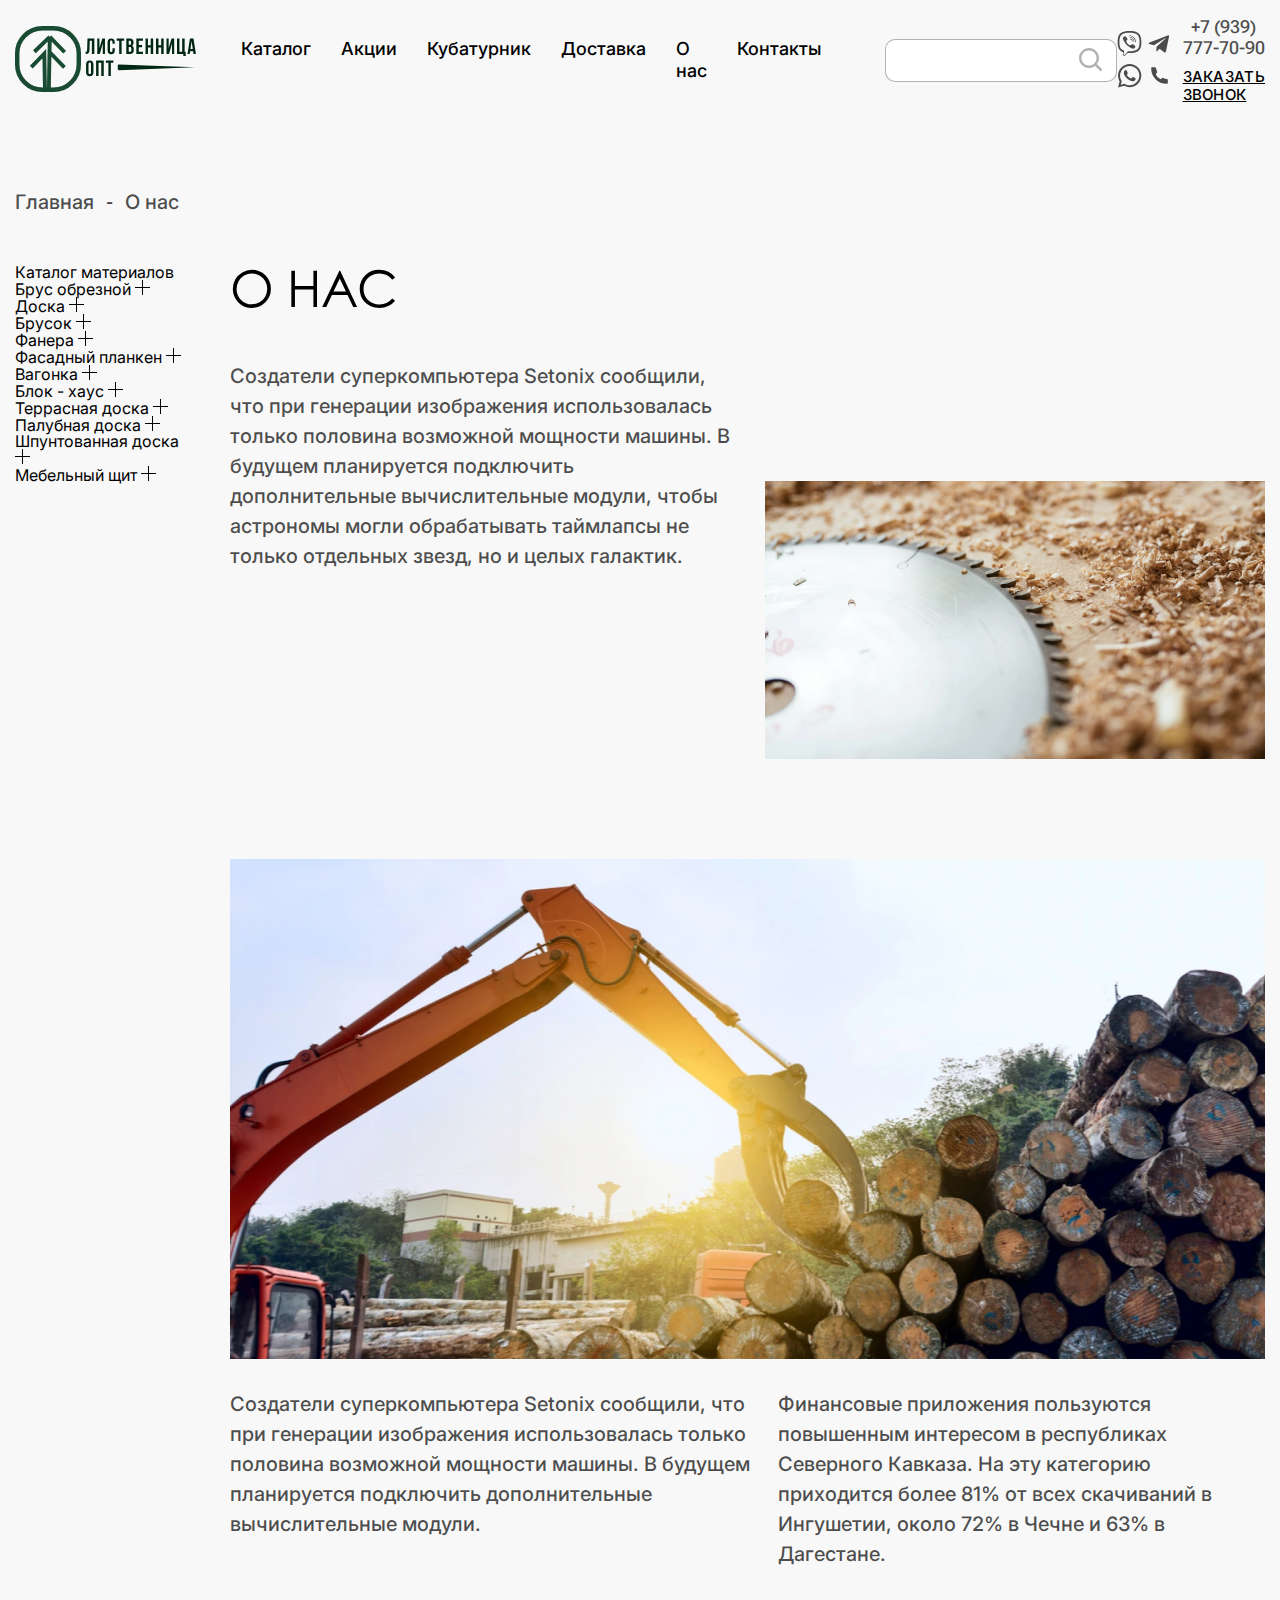
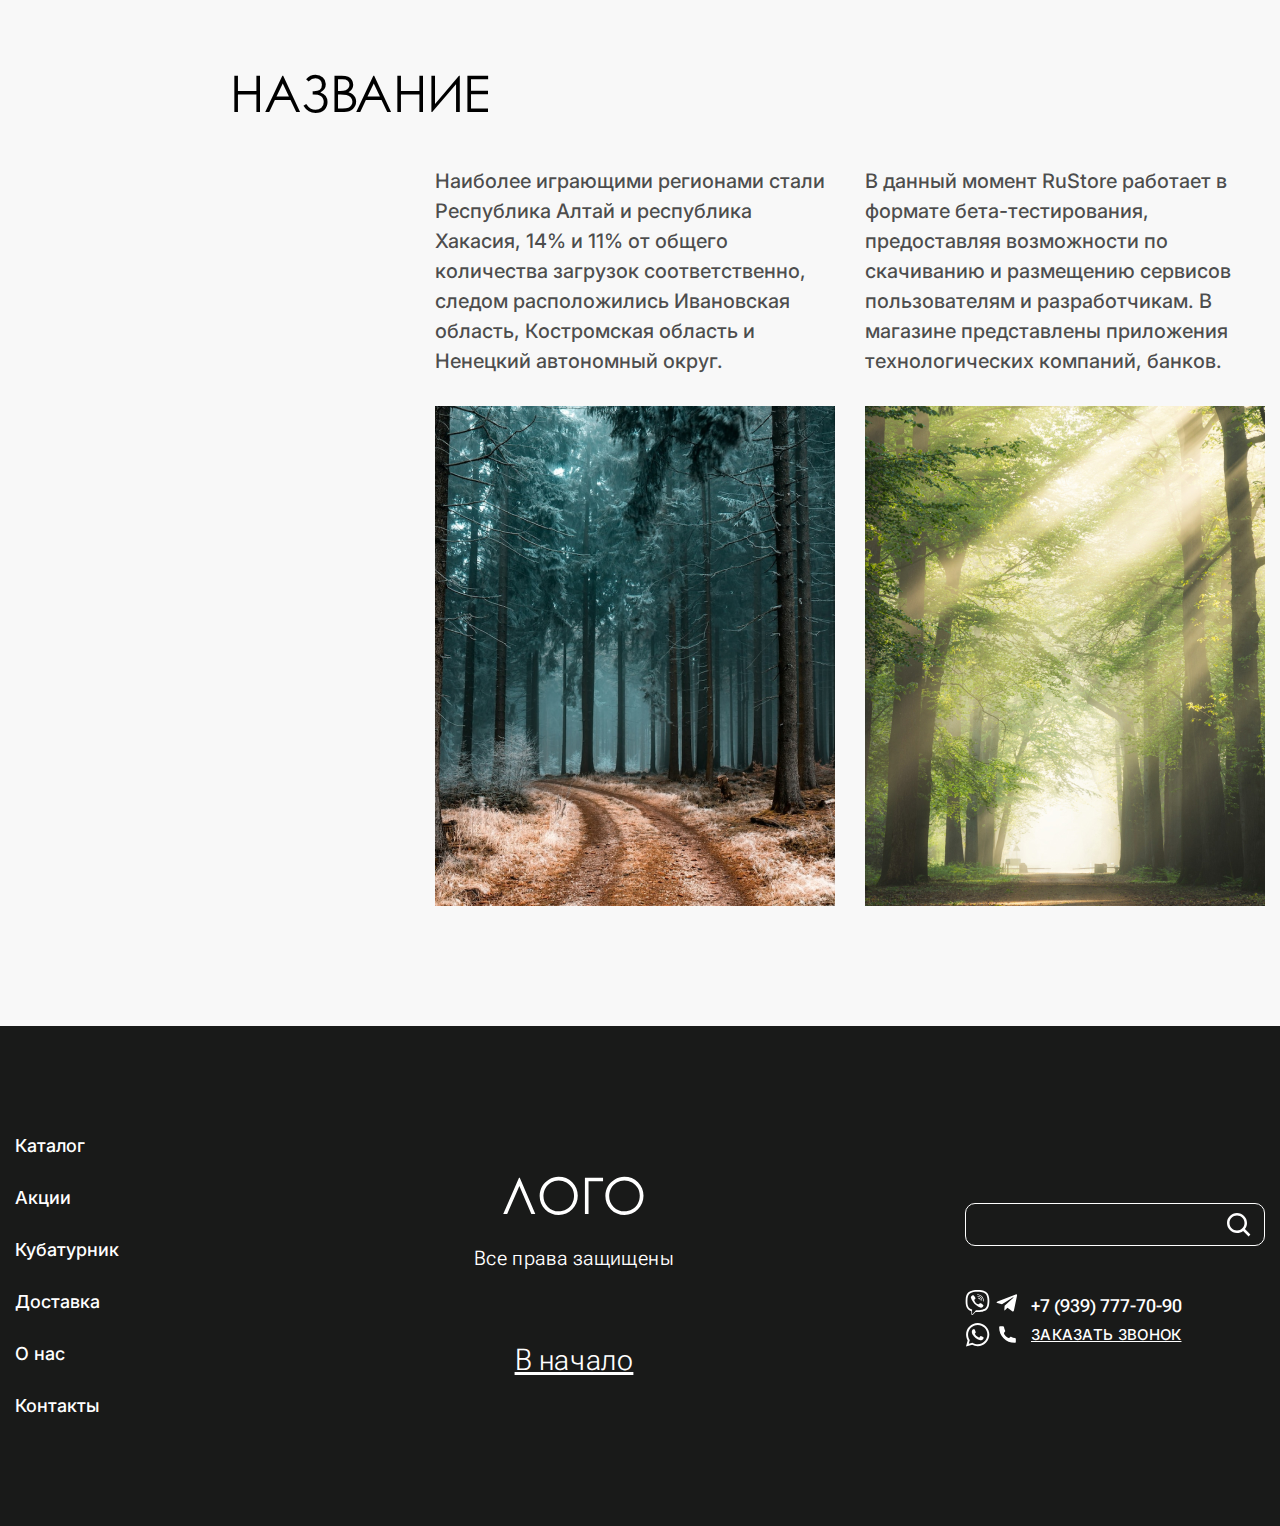
==== commit 56f4ecf3: "create product-card page" ====
--- a/pages/about.html
+++ b/pages/about.html
@@ -8,7 +8,7 @@
     <link rel="stylesheet" href="../styles/style.css" />
   </head>
   <body>
-    <header class="header catalog-header">
+    <header class="header catalog-header" id="header">
       <container class="header__container container">
         <a href="../index.html" class="header__logo">
           <div class="header__logo-img">
@@ -192,9 +192,9 @@
     <main>
       <div class="container">
         <div class="crumbs discounts__crumbs">
-          <a href="#" class="crumbs__link">Главная</a>
+          <a href="../index.html" class="crumbs__link">Главная</a>
           <span>-</span>
-          <a href="#" class="crumbs__link">О нас</a>
+          <a href="./about.html" class="crumbs__link">О нас</a>
         </div>
       </div>
       <section class="aboutp">
@@ -445,7 +445,7 @@
             </svg>
           </a>
           <p class="footer__md-col-text">Все права защищены</p>
-          <a href="#" class="footer__md-col-link">В начало</a>
+          <a href="#header" class="footer__md-col-link">В начало</a>
         </div>
         <div class="footer__last-col">
           <form class="footer__form form">
@@ -556,5 +556,11 @@
         </div>
       </div>
     </footer>
+    <script
+      src="https://code.jquery.com/jquery-3.6.4.min.js"
+      integrity="sha256-oP6HI9z1XaZNBrJURtCoUT5SUnxFr8s3BzRl+cbzUq8="
+      crossorigin="anonymous"
+    ></script>
+    <script src="../scripts/script.js"></script>
   </body>
 </html>
--- a/styles/style.css
+++ b/styles/style.css
@@ -1208,7 +1208,97 @@
   align-items: flex-start;
   gap: 40px;
 }
-.catalog-menu {
+
+.accordion {
+  display: flex;
+  flex-direction: column;
+  padding: 10px 15px 15px 15px;
+  max-width: 355px;
+  background: #ffffff;
+  border-radius: 10px;
+}
+
+.accordion__heading {
+  font-family: "Inter";
+  font-style: normal;
+  font-weight: 500;
+  font-size: 23px;
+
+  text-transform: uppercase;
+
+  color: #000000;
+  padding: 11px 31px 11px 20px;
+}
+
+.accordion .accordion-content {
+  /* background: #ffffff;
+  box-shadow: 0px 0px 20px rgba(66, 74, 72, 0.05);
+  border-radius: 18px;
+  padding: 0px 32px; */
+  overflow: hidden;
+  background: #ffffff;
+  border-bottom: 1px solid rgba(0, 0, 0, 0.2);
+}
+
+.accordion .accordion-content:last-child {
+  border: none;
+}
+
+.accordion-content.open {
+  padding-bottom: 230px;
+}
+
+.accordion-content.open .accordion-content__title {
+}
+
+.accordion-content.open .accordion__icon {
+  transform: rotate(45deg);
+}
+
+.accordion__icon {
+  transition: 0.3s;
+}
+
+.accordion-content header {
+  display: flex;
+  /* min-height: 50px; */
+  /* padding: 19px 20px; */
+  cursor: pointer;
+  padding: 19px 20px;
+  align-items: center;
+  justify-content: space-between;
+  transition: all 0.2s linear;
+}
+.accordion-content.open header {
+  /* min-height: 35px; */
+}
+.accordion-content__title {
+  font-family: "Inter";
+  font-style: normal;
+  font-weight: 500;
+  font-size: 18px;
+  line-height: 22px;
+
+  color: #000000;
+}
+
+.accordion-content__description {
+  height: 0;
+
+  font-family: "Inter";
+  font-style: normal;
+  font-weight: 400;
+  font-size: 18px;
+  line-height: 28px;
+  padding-left: 20px;
+  letter-spacing: -0.007em;
+
+  color: #1e1f1f;
+
+  transition: all 0.2s linear;
+}
+
+/* .catalog-menu {
   display: flex;
   flex-direction: column;
   padding: 10px 15px 15px 15px;
@@ -1223,8 +1313,7 @@
   font-style: normal;
   font-weight: 500;
   font-size: 23px;
-  line-height: 28px;
-  /* identical to box height */
+  
 
   text-transform: uppercase;
 
@@ -1255,12 +1344,12 @@
   font-weight: 500;
   font-size: 18px;
   line-height: 22px;
-  /* identical to box height */
+  
 
   color: #000000;
 }
 .catalog-menu__icon {
-}
+} */
 
 .delivery-content {
   display: flex;
@@ -1387,12 +1476,13 @@
   width: 100%;
   display: flex;
   align-items: center;
+  padding: 0 0 0 24px;
 }
 .table__row--black {
   background-color: var(--dark);
   border-radius: 5px;
-  justify-content: space-between;
-  padding: 0 30px 0 23px;
+  gap: 181px;
+  padding: 0 30px 0 23.5px;
 }
 .table__column-heading {
   font-family: "Gilroy";
@@ -1401,15 +1491,15 @@
   font-size: 25px;
   line-height: 30px;
   /* identical to box height */
-
   color: #ffffff;
 }
 
 .table__heading-wrapper {
   display: flex;
-  align-items: center;
-  gap: 120px;
-  height: 100%;
+  justify-content: space-between;
+  transform: translateY(-3px);
+  max-width: 731px;
+  width: 100%;
 }
 
 .table__column-value {
@@ -1418,9 +1508,24 @@
   font-weight: 500;
   font-size: 25px;
   line-height: 29px;
-
-  color: #000000;
-}
+  min-width: 140px;
+  text-align: center;
+  color: #000000;
+  white-space: nowrap;
+}
+
+.table__column-value--mrright1 {
+  margin-right: 182px;
+}
+
+.table__column-value--mrright2 {
+  margin-right: 147px;
+}
+
+.table__column-value--mrright3 {
+  margin-right: 144px;
+}
+
 .delivery-content__link {
   font-family: "Roboto Flex";
   font-style: normal;
@@ -1644,3 +1749,267 @@
   align-self: flex-end;
   margin-bottom: 120px;
 }
+
+/* PRODUCT-CARD PAGE ____________________________________________________
+ */
+
+.commodity__container {
+  align-items: flex-start;
+  gap: 40px;
+}
+
+.commodity__content {
+  width: 100%;
+}
+.commodity__product {
+  margin-bottom: 80px;
+  display: flex;
+  gap: 30px;
+}
+
+.commodity-product__picture {
+  height: 400px;
+  width: 400px;
+}
+.commodity-product__img {
+  height: 100%;
+  width: 100%;
+}
+.commodity-product__content {
+  display: flex;
+  flex-direction: column;
+  align-items: flex-start;
+}
+.commodity-product__heading {
+  font-family: "Inter";
+  font-style: normal;
+  font-weight: 500;
+  font-size: 30px;
+  line-height: 36px;
+  letter-spacing: 0.03em;
+  text-transform: uppercase;
+  margin-bottom: 50px;
+  color: #000000;
+}
+.commodity-product__desc {
+}
+.product-desc {
+  display: flex;
+  flex-direction: column;
+  align-items: start;
+  gap: 10px;
+  margin-bottom: 34px;
+}
+.product-desc__property {
+  font-family: "Inter";
+  font-style: normal;
+  font-weight: 500;
+  font-size: 20px;
+  line-height: 150%;
+  /* identical to box height, or 33px */
+
+  letter-spacing: 0.01em;
+
+  color: rgba(0, 0, 0, 0.7);
+}
+
+.fs22 {
+  font-size: 22px;
+}
+.product-desc__dot {
+  color: rgba(0, 0, 0, 0.3);
+}
+.product-desc__value {
+  color: #000000;
+}
+.commodity-product__text {
+  font-family: "Inter";
+  font-style: normal;
+  font-weight: 500;
+  font-size: 20px;
+  line-height: 150%;
+  /* identical to box height, or 30px */
+
+  /* Green */
+
+  color: #4e9f3d;
+  margin-bottom: 37px;
+}
+.commodity-product__btn {
+  font-family: "Inter";
+  font-style: normal;
+  font-weight: 500;
+  font-size: 22px;
+  line-height: 27px;
+  /* identical to box height */
+  background: #e17d21;
+  border-radius: 5px;
+  /* Белый */
+  padding: 16px 30px;
+  color: #ffffff;
+}
+
+.commodity__menu {
+  margin-bottom: 80px;
+}
+.commodity-menu {
+  display: flex;
+  width: 100%;
+  height: 80px;
+  align-items: center;
+  gap: 24px;
+  background: #ffffff;
+  box-shadow: 0px 7px 15px rgba(0, 0, 0, 0.15);
+  border-radius: 10px;
+  padding: 0 30px;
+}
+.commodity-menu__text {
+  font-family: "Inter";
+  font-style: normal;
+  font-weight: 500;
+  font-size: 20px;
+  line-height: 150%;
+  /* identical to box height, or 30px */
+
+  color: #000000;
+}
+.commodity-menu__list {
+  display: flex;
+  align-items: center;
+  width: 100%;
+  justify-content: space-between;
+}
+.commodity-menu__item {
+  font-family: "Gilroy";
+  font-style: normal;
+  font-weight: 600;
+  font-size: 16px;
+  line-height: 19px;
+  /* identical to box height */
+
+  /* Белый */
+
+  color: #ffffff;
+  display: flex;
+  align-items: center;
+  justify-content: center;
+  background: #191a19;
+  border-radius: 15px;
+  width: 89px;
+  height: 39px;
+}
+.commodity-menu__item--disable {
+}
+
+.commodity__table-row {
+  padding-left: 60px;
+  gap: 0;
+}
+.commodity__table-row--black {
+}
+
+.commodity__table-column-heading {
+  font-family: "Inter";
+  font-style: normal;
+  font-weight: 500;
+  font-size: 20px;
+  line-height: 150%;
+  /* identical to box height, or 30px */
+
+  color: #ffffff;
+}
+
+.table-column-heading--mrright1 {
+  margin-right: 123px;
+}
+.table-column-heading--mrright2 {
+  margin-right: 122px;
+}
+.table-column-heading--mrright3 {
+  margin-right: 120px;
+}
+.table-column-heading--mrright4 {
+}
+
+.commodity__table-column-value--font1 {
+  font-family: "Inter";
+  font-style: normal;
+  font-weight: 500;
+  font-size: 18px;
+  line-height: 22px;
+  /* identical to box height */
+
+  color: #000000;
+}
+
+.commodity__table-column-value--font2 {
+  font-family: "Inter";
+  font-style: normal;
+  font-weight: 400;
+  font-size: 18px;
+  line-height: 150%;
+  /* identical to box height, or 27px */
+
+  letter-spacing: 0.01em;
+
+  color: #000000;
+}
+
+.commodity__table-column-value--font3 {
+  font-family: "Inter";
+  font-style: normal;
+  font-weight: 500;
+  font-size: 22px;
+  line-height: 150%;
+  /* identical to box height, or 33px */
+
+  letter-spacing: 0.01em;
+
+  color: #000000;
+}
+
+.commodity__table-column-value--font4 {
+  font-family: "Inter";
+  font-style: normal;
+  font-weight: 500;
+  font-size: 22px;
+  line-height: 150%;
+  /* identical to box height, or 33px */
+
+  letter-spacing: 0.01em;
+
+  color: #000000;
+}
+
+.commodity__table-column-value--mrright1 {
+  margin-right: 81px;
+}
+.commodity__table-column-value--mrright2 {
+  margin-right: 141px;
+}
+.commodity__table-column-value--mrright3 {
+  margin-right: 166px;
+}
+.commodity__table-column-value--mrright4 {
+  margin-right: 91px;
+}
+.commodity__table-link {
+  font-family: "Inter";
+  font-style: normal;
+  font-weight: 600;
+  font-size: 16px;
+  line-height: 19px;
+  background-color: var(--green);
+  border-radius: 5px;
+
+  width: 121px;
+  height: 35px;
+  display: flex;
+  align-items: center;
+  justify-content: center;
+  color: #ffffff;
+}
+
+.commodity__table-row:nth-child(odd):not(:first-child) {
+  background: rgba(0, 0, 0, 0.1);
+}
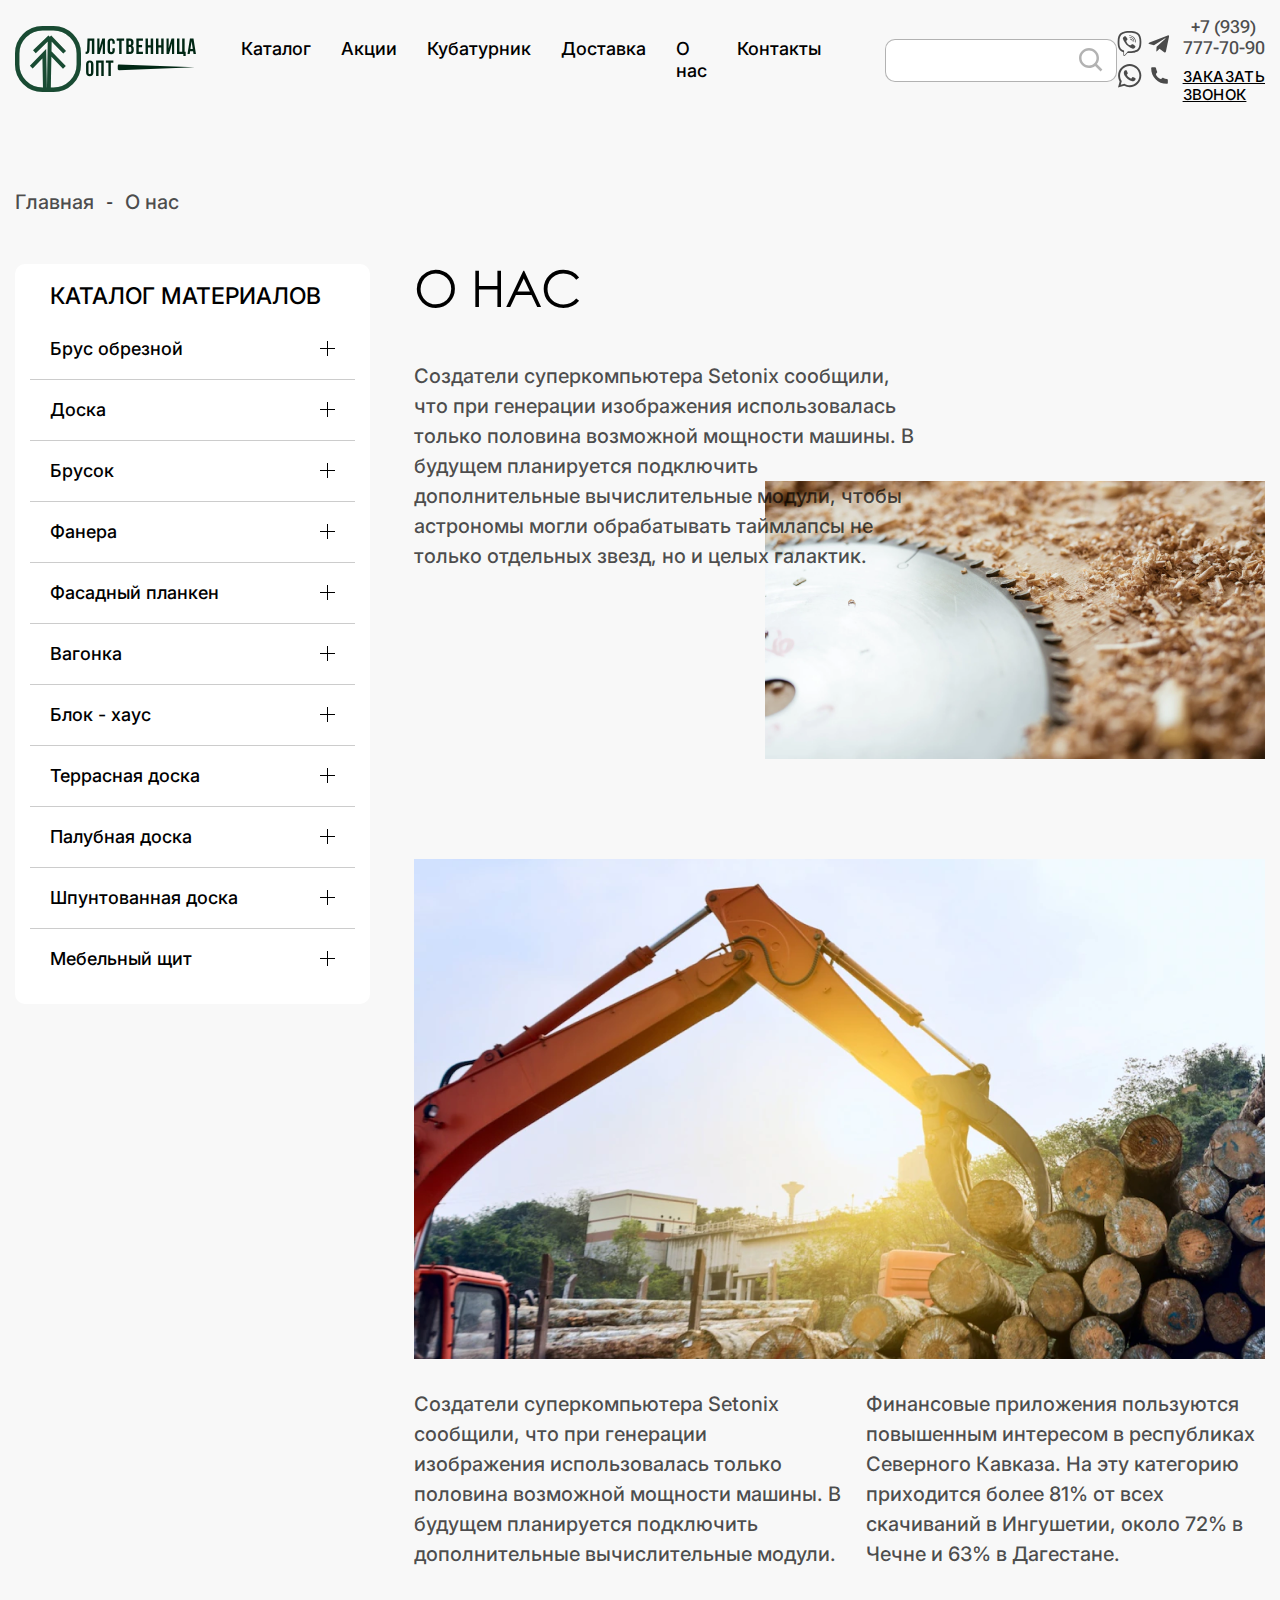
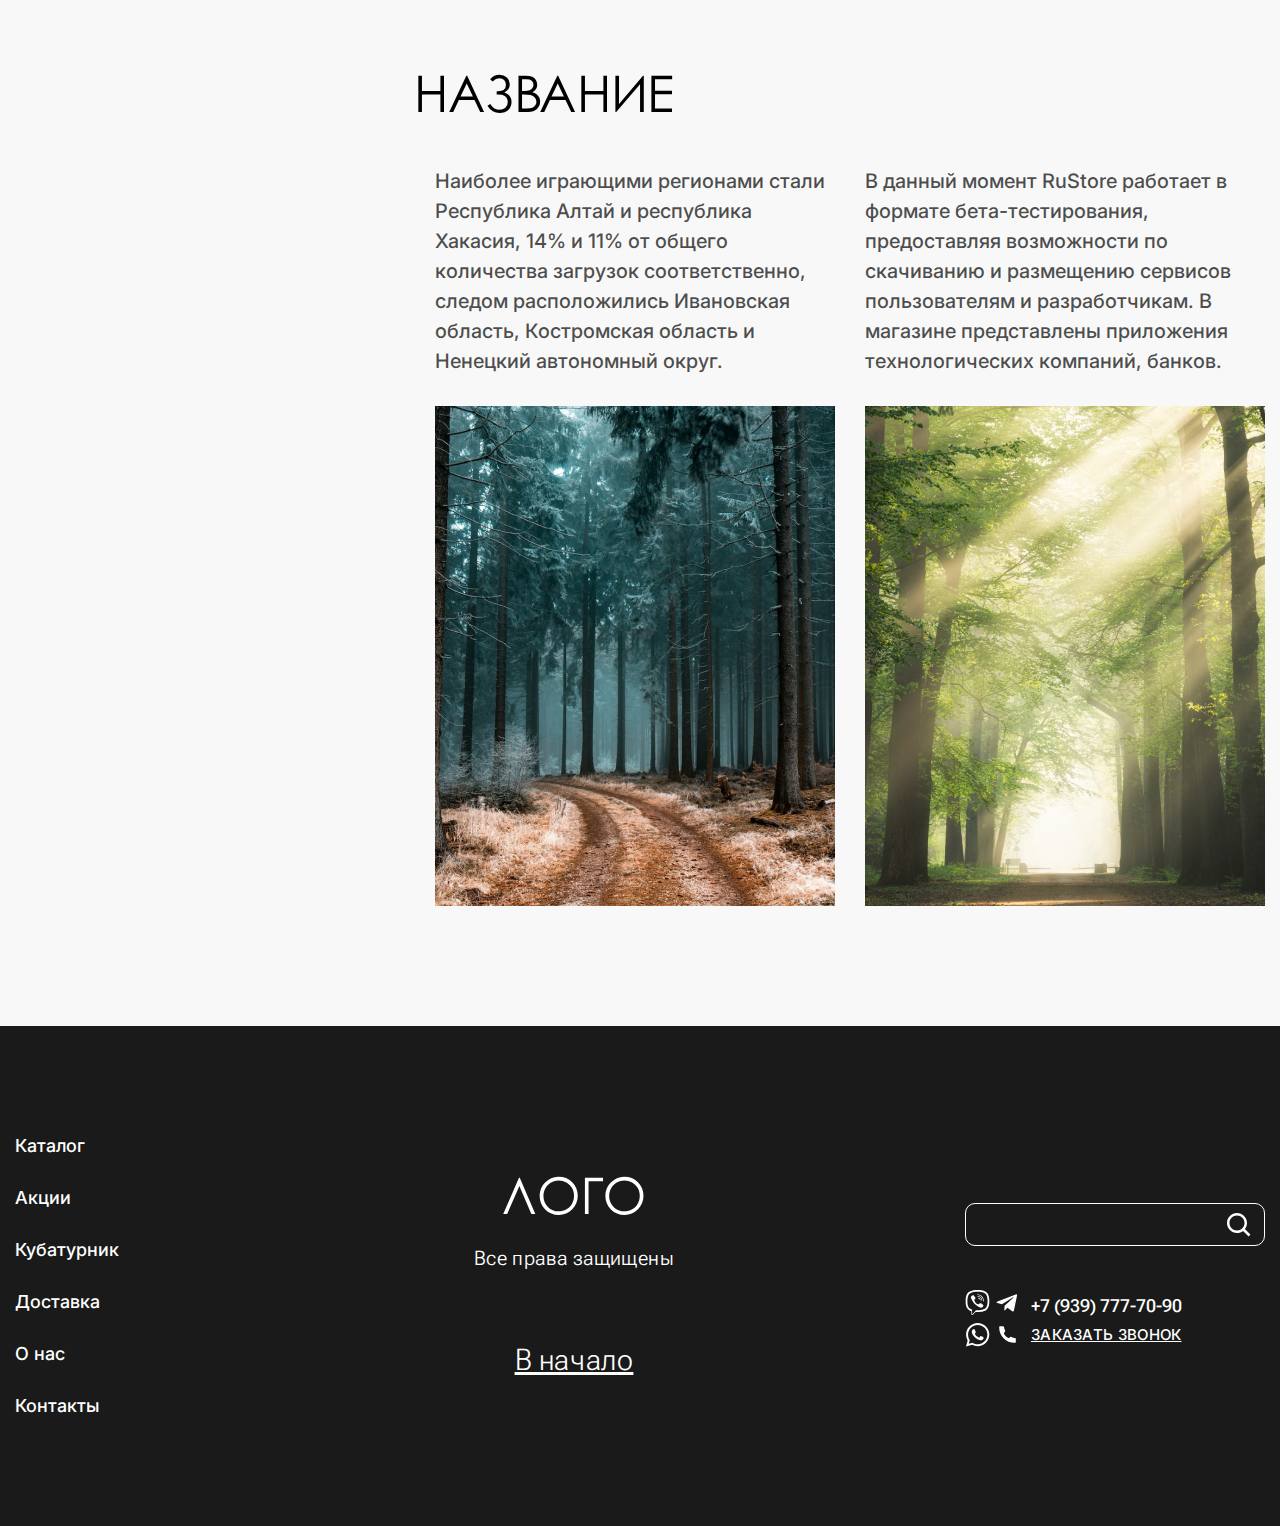
==== commit 4ac9e7cf: "add swiper" ====
--- a/pages/about.html
+++ b/pages/about.html
@@ -199,7 +199,7 @@
       </div>
       <section class="aboutp">
         <div class="container aboutp__container">
-          <div class="catalog-menu aboutp__catalog-menu">
+          <!-- <div class="catalog-menu aboutp__catalog-menu">
             <h4 class="catalog-menu__heading">Каталог материалов</h4>
             <div class="catalog-menu__list">
               <div class="catalog-menu__item">
@@ -356,6 +356,275 @@
                   </svg>
                 </a>
               </div>
+            </div>
+          </div> -->
+          <div class="accordion">
+            <h4 class="accordion__heading">Каталог материалов</h4>
+            <div class="accordion-content">
+              <header>
+                <span class="accordion-content__title">Брус обрезной</span>
+                <span class="accordion__icon"
+                  ><svg
+                    width="15"
+                    height="15"
+                    viewBox="0 0 15 15"
+                    fill="none"
+                    xmlns="http://www.w3.org/2000/svg"
+                  >
+                    <path d="M7.5 0V15M15 7.5L0 7.5" stroke="black" />
+                  </svg>
+                </span>
+              </header>
+
+              <p class="accordion-content__description">
+                Lorem ipsum, dolor sit amet consectetur adipisicing elit. Natus
+                nobis ut perspiciatis minima quidem nisi, obcaecati, delectus
+                consequatur fuga nostrum iusto ipsam ducimus quibusdam possimus.
+                Maiores non enim numquam voluptatem?
+              </p>
+            </div>
+
+            <div class="accordion-content">
+              <header>
+                <span class="accordion-content__title">Доска</span>
+                <span class="accordion__icon"
+                  ><svg
+                    width="15"
+                    height="15"
+                    viewBox="0 0 15 15"
+                    fill="none"
+                    xmlns="http://www.w3.org/2000/svg"
+                  >
+                    <path d="M7.5 0V15M15 7.5L0 7.5" stroke="black" />
+                  </svg>
+                </span>
+              </header>
+
+              <p class="accordion-content__description">
+                Lorem ipsum, dolor sit amet consectetur adipisicing elit. Natus
+                nobis ut perspiciatis minima quidem nisi, obcaecati, delectus
+                consequatur fuga nostrum iusto ipsam ducimus quibusdam possimus.
+                Maiores non enim numquam voluptatem?
+              </p>
+            </div>
+            <div class="accordion-content">
+              <header>
+                <span class="accordion-content__title">Брусок</span>
+                <span class="accordion__icon"
+                  ><svg
+                    width="15"
+                    height="15"
+                    viewBox="0 0 15 15"
+                    fill="none"
+                    xmlns="http://www.w3.org/2000/svg"
+                  >
+                    <path d="M7.5 0V15M15 7.5L0 7.5" stroke="black" />
+                  </svg>
+                </span>
+              </header>
+
+              <p class="accordion-content__description">
+                Lorem ipsum, dolor sit amet consectetur adipisicing elit. Natus
+                nobis ut perspiciatis minima quidem nisi, obcaecati, delectus
+                consequatur fuga nostrum iusto ipsam ducimus quibusdam possimus.
+                Maiores non enim numquam voluptatem? Lorem ipsum dolor sit amet,
+                consectetur adipisicing elit. Iusto neque, sed inventore illum
+                ut quis ducimus deleniti temporibus maiores? At nisi sed
+                pariatur cupiditate quidem quod adipisci aut, eos quis minima
+                voluptates non veniam ipsam quasi architecto ducimus error eum
+                id ab, suscipit doloribus, ut accusantium consequuntur
+                voluptate! Unde, hic sed rerum officia totam id libero officiis
+                nihil rem sequi porro labore praesentium repudiandae a
+                blanditiis molestias nisi beatae natus! Ea, ut voluptates, natus
+                harum nesciunt odio hic eveniet reprehenderit veritatis,
+                possimus tempora magni soluta eaque quidem neque maxime nostrum
+                sapiente commodi? Earum ex cumque cupiditate dicta, tempora
+                temporibus quaerat.
+              </p>
+            </div>
+            <div class="accordion-content">
+              <header>
+                <span class="accordion-content__title">Фанера</span>
+                <span class="accordion__icon"
+                  ><svg
+                    width="15"
+                    height="15"
+                    viewBox="0 0 15 15"
+                    fill="none"
+                    xmlns="http://www.w3.org/2000/svg"
+                  >
+                    <path d="M7.5 0V15M15 7.5L0 7.5" stroke="black" />
+                  </svg>
+                </span>
+              </header>
+
+              <p class="accordion-content__description">
+                Lorem ipsum, dolor sit amet consectetur adipisicing elit. Natus
+                nobis ut perspiciatis minima quidem nisi, obcaecati, delectus
+                consequatur fuga nostrum iusto ipsam ducimus quibusdam possimus.
+                Maiores non enim numquam voluptatem?
+              </p>
+            </div>
+            <div class="accordion-content">
+              <header>
+                <span class="accordion-content__title">Фасадный планкен</span>
+                <span class="accordion__icon"
+                  ><svg
+                    width="15"
+                    height="15"
+                    viewBox="0 0 15 15"
+                    fill="none"
+                    xmlns="http://www.w3.org/2000/svg"
+                  >
+                    <path d="M7.5 0V15M15 7.5L0 7.5" stroke="black" />
+                  </svg>
+                </span>
+              </header>
+
+              <p class="accordion-content__description">
+                Lorem ipsum, dolor sit amet consectetur adipisicing elit. Natus
+                nobis ut perspiciatis minima quidem nisi, obcaecati, delectus
+                consequatur fuga nostrum iusto ipsam ducimus quibusdam possimus.
+                Maiores non enim numquam voluptatem?
+              </p>
+            </div>
+            <div class="accordion-content">
+              <header>
+                <span class="accordion-content__title">Вагонка</span>
+                <span class="accordion__icon"
+                  ><svg
+                    width="15"
+                    height="15"
+                    viewBox="0 0 15 15"
+                    fill="none"
+                    xmlns="http://www.w3.org/2000/svg"
+                  >
+                    <path d="M7.5 0V15M15 7.5L0 7.5" stroke="black" />
+                  </svg>
+                </span>
+              </header>
+
+              <p class="accordion-content__description">
+                Lorem ipsum, dolor sit amet consectetur adipisicing elit. Natus
+                nobis ut perspiciatis minima quidem nisi, obcaecati, delectus
+                consequatur fuga nostrum iusto ipsam ducimus quibusdam possimus.
+                Maiores non enim numquam voluptatem?
+              </p>
+            </div>
+            <div class="accordion-content">
+              <header>
+                <span class="accordion-content__title">Блок - хаус</span>
+                <span class="accordion__icon"
+                  ><svg
+                    width="15"
+                    height="15"
+                    viewBox="0 0 15 15"
+                    fill="none"
+                    xmlns="http://www.w3.org/2000/svg"
+                  >
+                    <path d="M7.5 0V15M15 7.5L0 7.5" stroke="black" />
+                  </svg>
+                </span>
+              </header>
+
+              <p class="accordion-content__description">
+                Lorem ipsum, dolor sit amet consectetur adipisicing elit. Natus
+                nobis ut perspiciatis minima quidem nisi, obcaecati, delectus
+                consequatur fuga nostrum iusto ipsam ducimus quibusdam possimus.
+                Maiores non enim numquam voluptatem?
+              </p>
+            </div>
+            <div class="accordion-content">
+              <header>
+                <span class="accordion-content__title">Террасная доска</span>
+                <span class="accordion__icon"
+                  ><svg
+                    width="15"
+                    height="15"
+                    viewBox="0 0 15 15"
+                    fill="none"
+                    xmlns="http://www.w3.org/2000/svg"
+                  >
+                    <path d="M7.5 0V15M15 7.5L0 7.5" stroke="black" />
+                  </svg>
+                </span>
+              </header>
+
+              <p class="accordion-content__description">
+                Lorem ipsum, dolor sit amet consectetur adipisicing elit. Natus
+                nobis ut perspiciatis minima quidem nisi, obcaecati, delectus
+                consequatur fuga nostrum iusto ipsam ducimus quibusdam possimus.
+                Maiores non enim numquam voluptatem?
+              </p>
+            </div>
+            <div class="accordion-content">
+              <header>
+                <span class="accordion-content__title">Палубная доска</span>
+                <span class="accordion__icon"
+                  ><svg
+                    width="15"
+                    height="15"
+                    viewBox="0 0 15 15"
+                    fill="none"
+                    xmlns="http://www.w3.org/2000/svg"
+                  >
+                    <path d="M7.5 0V15M15 7.5L0 7.5" stroke="black" />
+                  </svg>
+                </span>
+              </header>
+
+              <p class="accordion-content__description">
+                Lorem ipsum, dolor sit amet consectetur adipisicing elit. Natus
+                nobis ut perspiciatis minima quidem nisi, obcaecati, delectus
+                consequatur fuga nostrum iusto ipsam ducimus quibusdam possimus.
+                Maiores non enim numquam voluptatem?
+              </p>
+            </div>
+            <div class="accordion-content">
+              <header>
+                <span class="accordion-content__title">Шпунтованная доска</span>
+                <span class="accordion__icon"
+                  ><svg
+                    width="15"
+                    height="15"
+                    viewBox="0 0 15 15"
+                    fill="none"
+                    xmlns="http://www.w3.org/2000/svg"
+                  >
+                    <path d="M7.5 0V15M15 7.5L0 7.5" stroke="black" />
+                  </svg>
+                </span>
+              </header>
+
+              <p class="accordion-content__description">
+                Lorem ipsum, dolor sit amet consectetur adipisicing elit. Natus
+                nobis ut perspiciatis minima quidem nisi, obcaecati, delectus
+                consequatur fuga nostrum iusto ipsam ducimus quibusdam possimus.
+                Maiores non enim numquam voluptatem?
+              </p>
+            </div>
+            <div class="accordion-content">
+              <header>
+                <span class="accordion-content__title">Мебельный щит</span>
+                <span class="accordion__icon"
+                  ><svg
+                    width="15"
+                    height="15"
+                    viewBox="0 0 15 15"
+                    fill="none"
+                    xmlns="http://www.w3.org/2000/svg"
+                  >
+                    <path d="M7.5 0V15M15 7.5L0 7.5" stroke="black" />
+                  </svg>
+                </span>
+              </header>
+
+              <p class="accordion-content__description">
+                Lorem ipsum, dolor sit amet consectetur adipisicing elit. Natus
+                nobis ut perspiciatis minima quidem nisi, obcaecati, delectus
+                consequatur fuga nostrum iusto ipsam ducimus quibusdam possimus.
+                Maiores non enim numquam voluptatem?
+              </p>
             </div>
           </div>
           <div class="aboutp-content">
--- a/styles/style.css
+++ b/styles/style.css
@@ -5,6 +5,10 @@
   box-sizing: border-box;
   margin: 0;
   padding: 0;
+}
+
+html {
+  background-color: var(--bg-white);
 }
 
 :root {
@@ -1023,7 +1027,7 @@
 
 .products__card-picture {
   height: 265px;
-  width: 440px;
+  width: 100%;
   margin-bottom: 10px;
 }
 
@@ -1175,6 +1179,9 @@
 }
 
 .discounts__row-sale-text {
+}
+
+.row-sale__text {
   font-family: "Inter";
   font-style: normal;
   font-weight: 500;
@@ -1184,7 +1191,11 @@
   max-width: 545px;
   color: #ffffff;
 }
+
 .discounts-row-sale__link {
+}
+
+.row-sale__link {
   font-family: "Inter";
   font-style: normal;
   font-weight: 500;
@@ -1388,7 +1399,11 @@
   color: var(--grey);
   margin-bottom: 30px;
 }
-.dilivery-content__list {
+.delivery-content__list {
+  margin-bottom: 40px;
+}
+
+.conditions-list {
   width: 100%;
   background: #ffffff;
   box-shadow: 0px 7px 20px rgba(0, 0, 0, 0.15);
@@ -1397,9 +1412,12 @@
   flex-direction: column;
   gap: 20px;
   padding: 30px;
-  margin-bottom: 40px;
-}
+}
+
 .delivery-contents__list-item {
+}
+
+.conditions-list__item {
   font-family: "Inter";
   font-style: normal;
   font-weight: 500;
@@ -1411,7 +1429,7 @@
   position: relative;
 }
 
-.delivery-contents__list-item::before {
+.conditions-list__item::before {
   position: absolute;
   content: "";
   width: 30px;
@@ -1436,7 +1454,7 @@
   width: 100%;
 }
 
-.delivery-subheading {
+.section-subheading {
   font-family: "Inter";
   font-style: normal;
   font-weight: 500;
@@ -1899,6 +1917,11 @@
   height: 39px;
 }
 .commodity-menu__item--disable {
+  background: rgba(25, 26, 25, 0.5);
+}
+
+.commodity__table {
+  margin-bottom: 70px;
 }
 
 .commodity__table-row {
@@ -2013,3 +2036,120 @@
 .commodity__table-row:nth-child(odd):not(:first-child) {
   background: rgba(0, 0, 0, 0.1);
 }
+
+.commodity-info {
+  width: 100%;
+  margin-bottom: 70px;
+}
+.section-subheading {
+}
+.commodity__subheading {
+}
+.commodity-info__content {
+  width: 100%;
+  display: flex;
+  flex-direction: column;
+  align-items: flex-start;
+  padding: 25px 20px;
+  background: #ffffff;
+  box-shadow: 0px 7px 20px rgba(0, 0, 0, 0.15);
+  border-radius: 10px;
+  gap: 20px;
+}
+
+.commodity-info__text {
+  font-family: "Inter";
+  font-style: normal;
+  font-weight: 500;
+  font-size: 20px;
+  line-height: 150%;
+  /* identical to box height, or 30px */
+  position: relative;
+  color: #000000;
+  padding-left: 35px;
+}
+
+.commodity-info__text::before {
+  position: absolute;
+  content: "";
+  width: 20px;
+  height: 20px;
+  top: 5px;
+  left: 0;
+  background: var(--lite-green);
+  border-radius: 10px;
+}
+
+.commodity-info__link {
+  color: #007abe;
+}
+
+.commodity__row-sale {
+  margin-bottom: 70px;
+}
+
+.commodity-conditions {
+  margin-bottom: 70px;
+}
+
+.commodity-cards {
+  margin-bottom: 70px;
+  display: flex;
+  flex-direction: column;
+  align-items: flex-start;
+  width: 100%;
+  position: relative;
+}
+
+.swiper {
+  max-width: 1104px;
+}
+
+.swiper-slide {
+  width: 100%;
+}
+
+.swiper {
+  width: 100%;
+}
+
+.swiper-wrapper {
+  width: 100%;
+}
+.swiper-slide {
+  display: flex;
+  justify-content: center;
+  align-items: center;
+}
+
+.swiper__card-price {
+  margin-bottom: 20px;
+}
+
+.swiper-card {
+  max-width: 352px;
+  background: #ffffff;
+  box-shadow: 0px 8px 15px rgba(0, 0, 0, 0.15);
+  border-radius: 10px;
+}
+
+.swiper__card-link {
+  width: 100%;
+  max-width: none;
+  text-align: center;
+}
+
+.swiper-left {
+  position: absolute;
+  right: 71px;
+  cursor: pointer;
+}
+.swiper-right {
+  cursor: pointer;
+  position: absolute;
+  right: 4px;
+}
+
+.commodity-swiper {
+  margin-bottom: 140px;
+}
